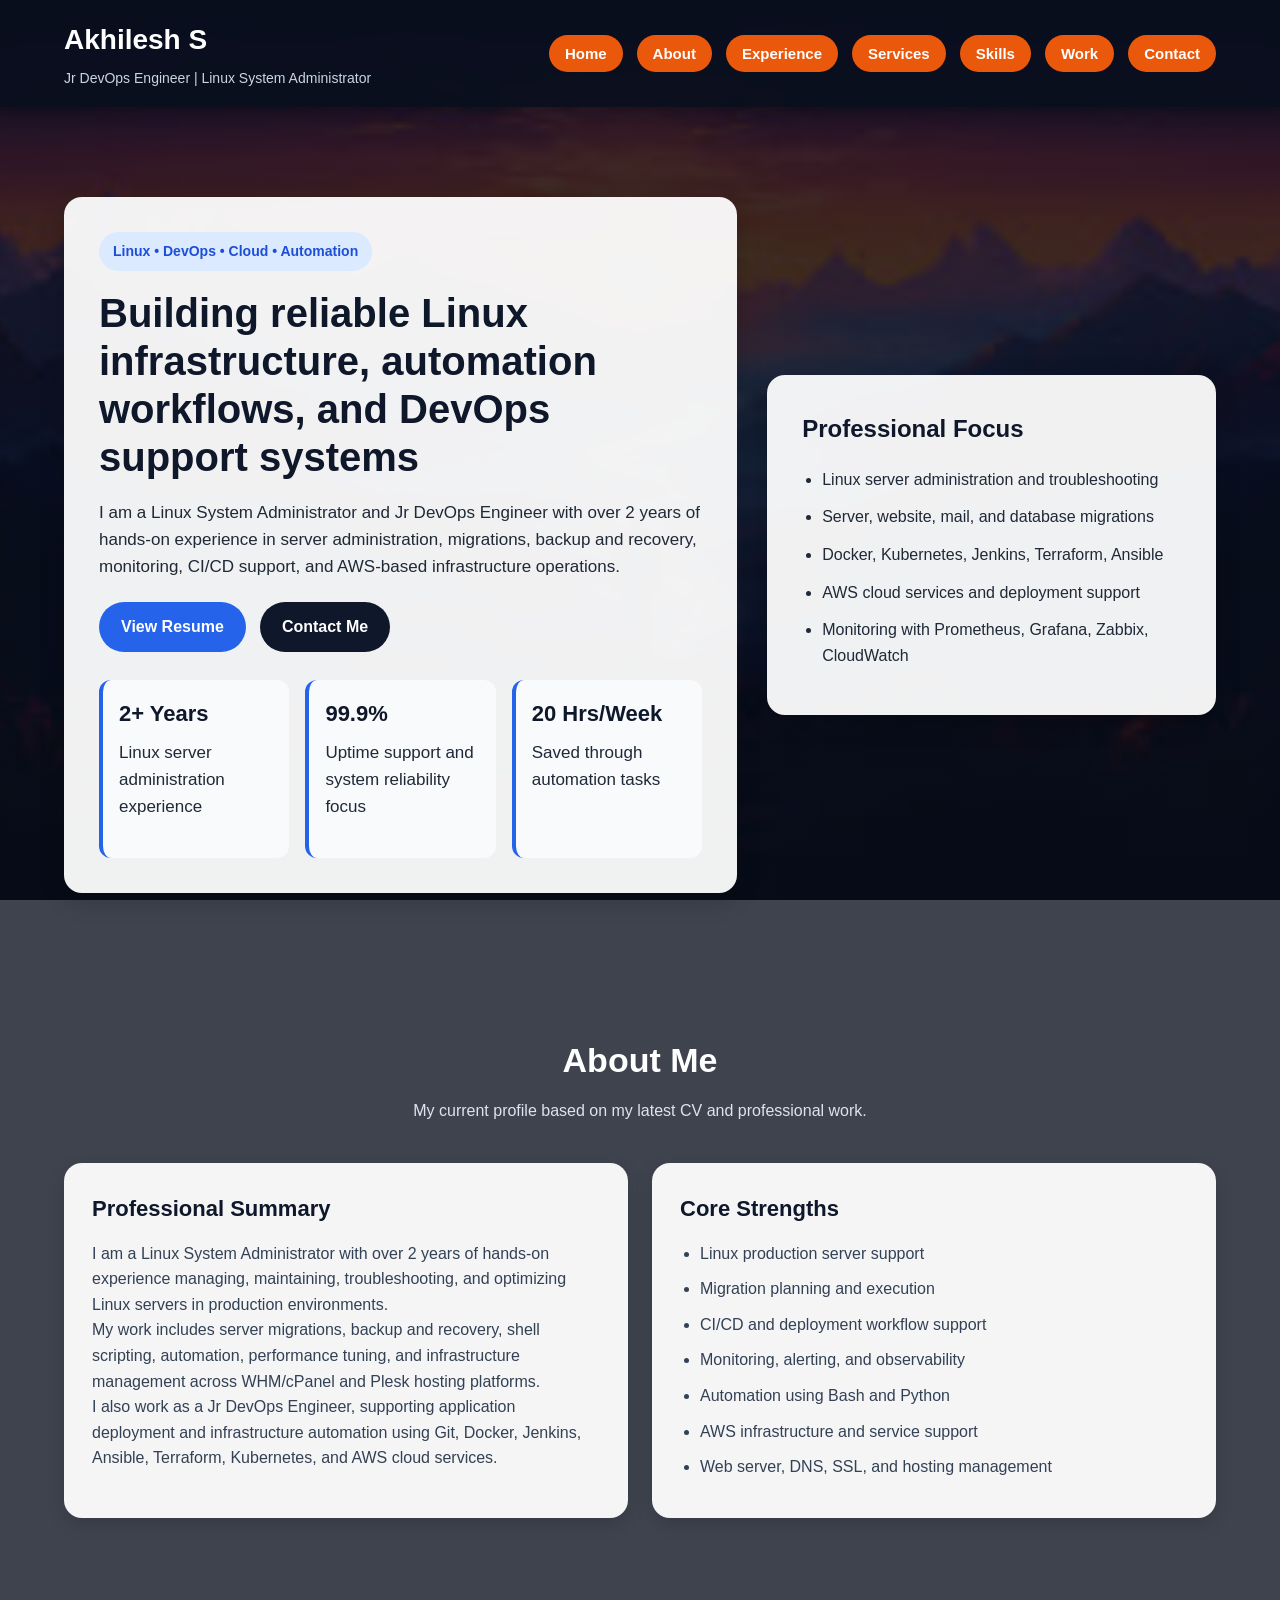
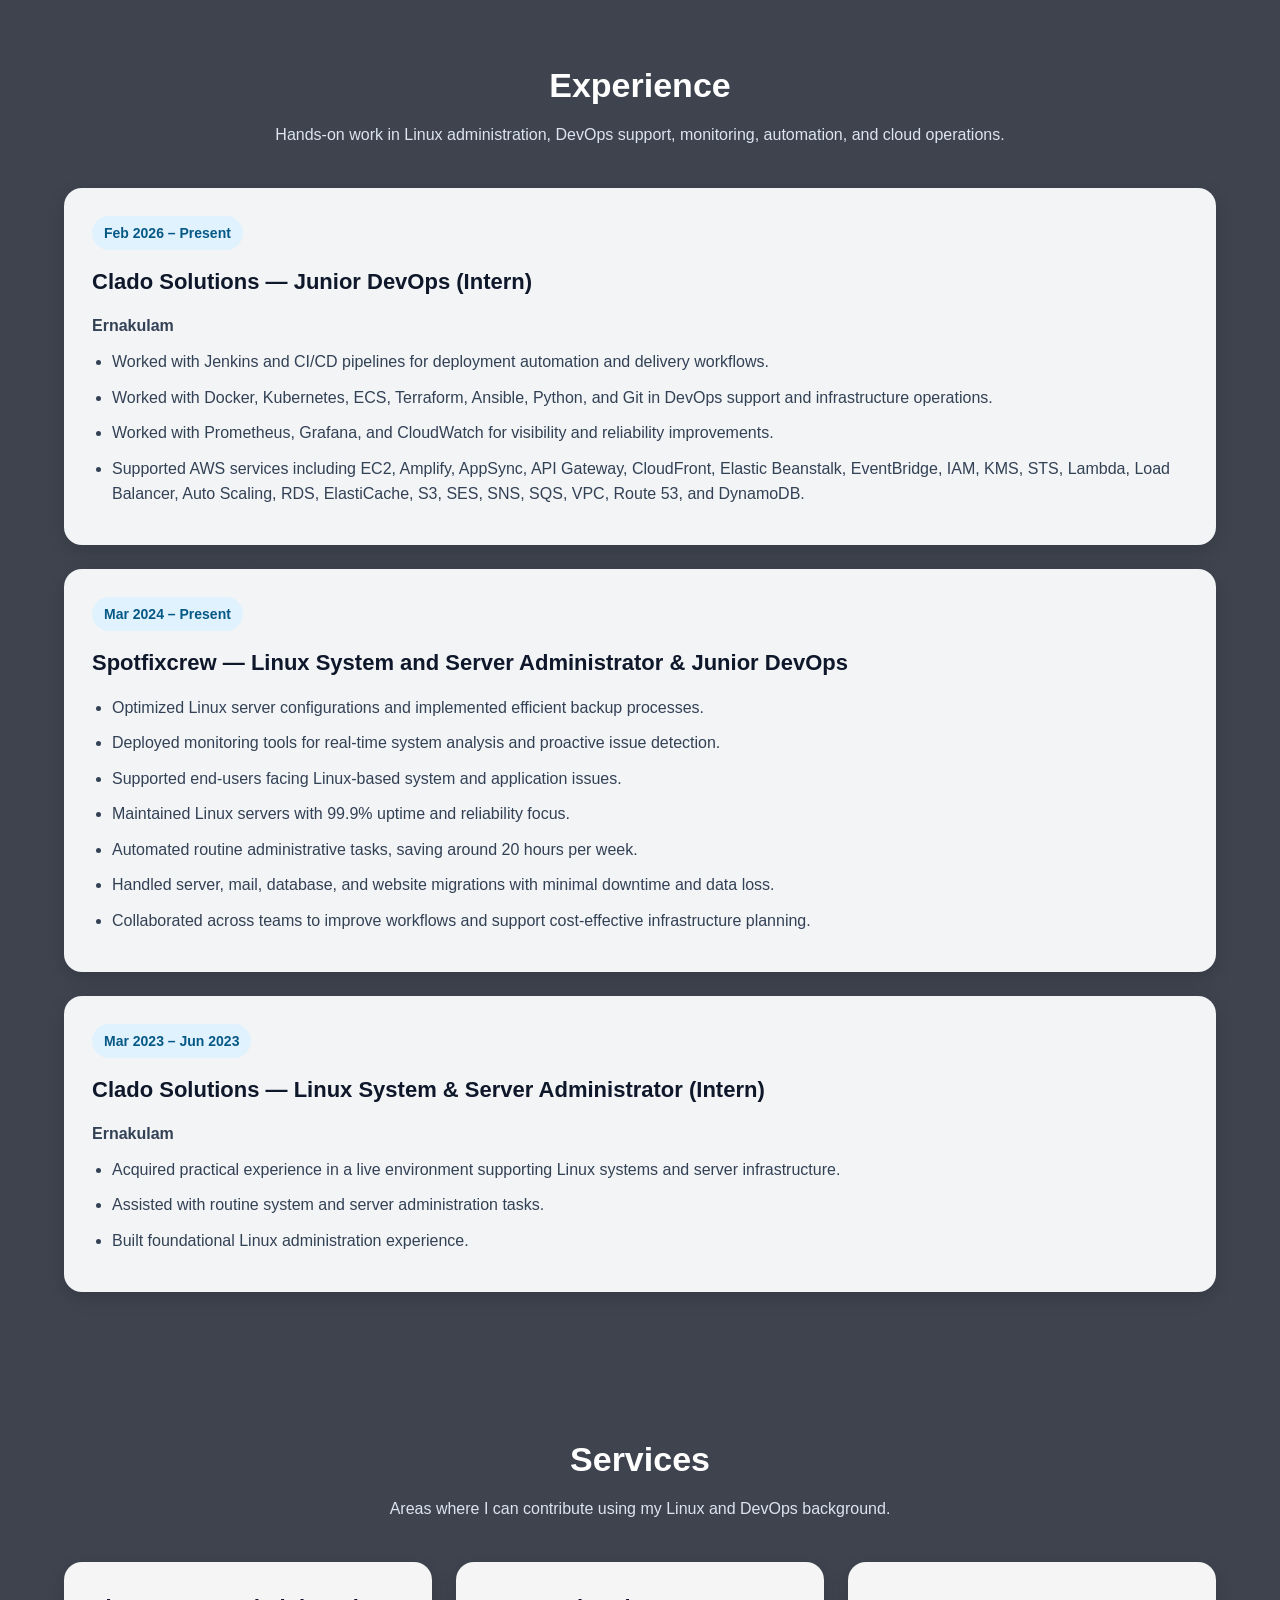
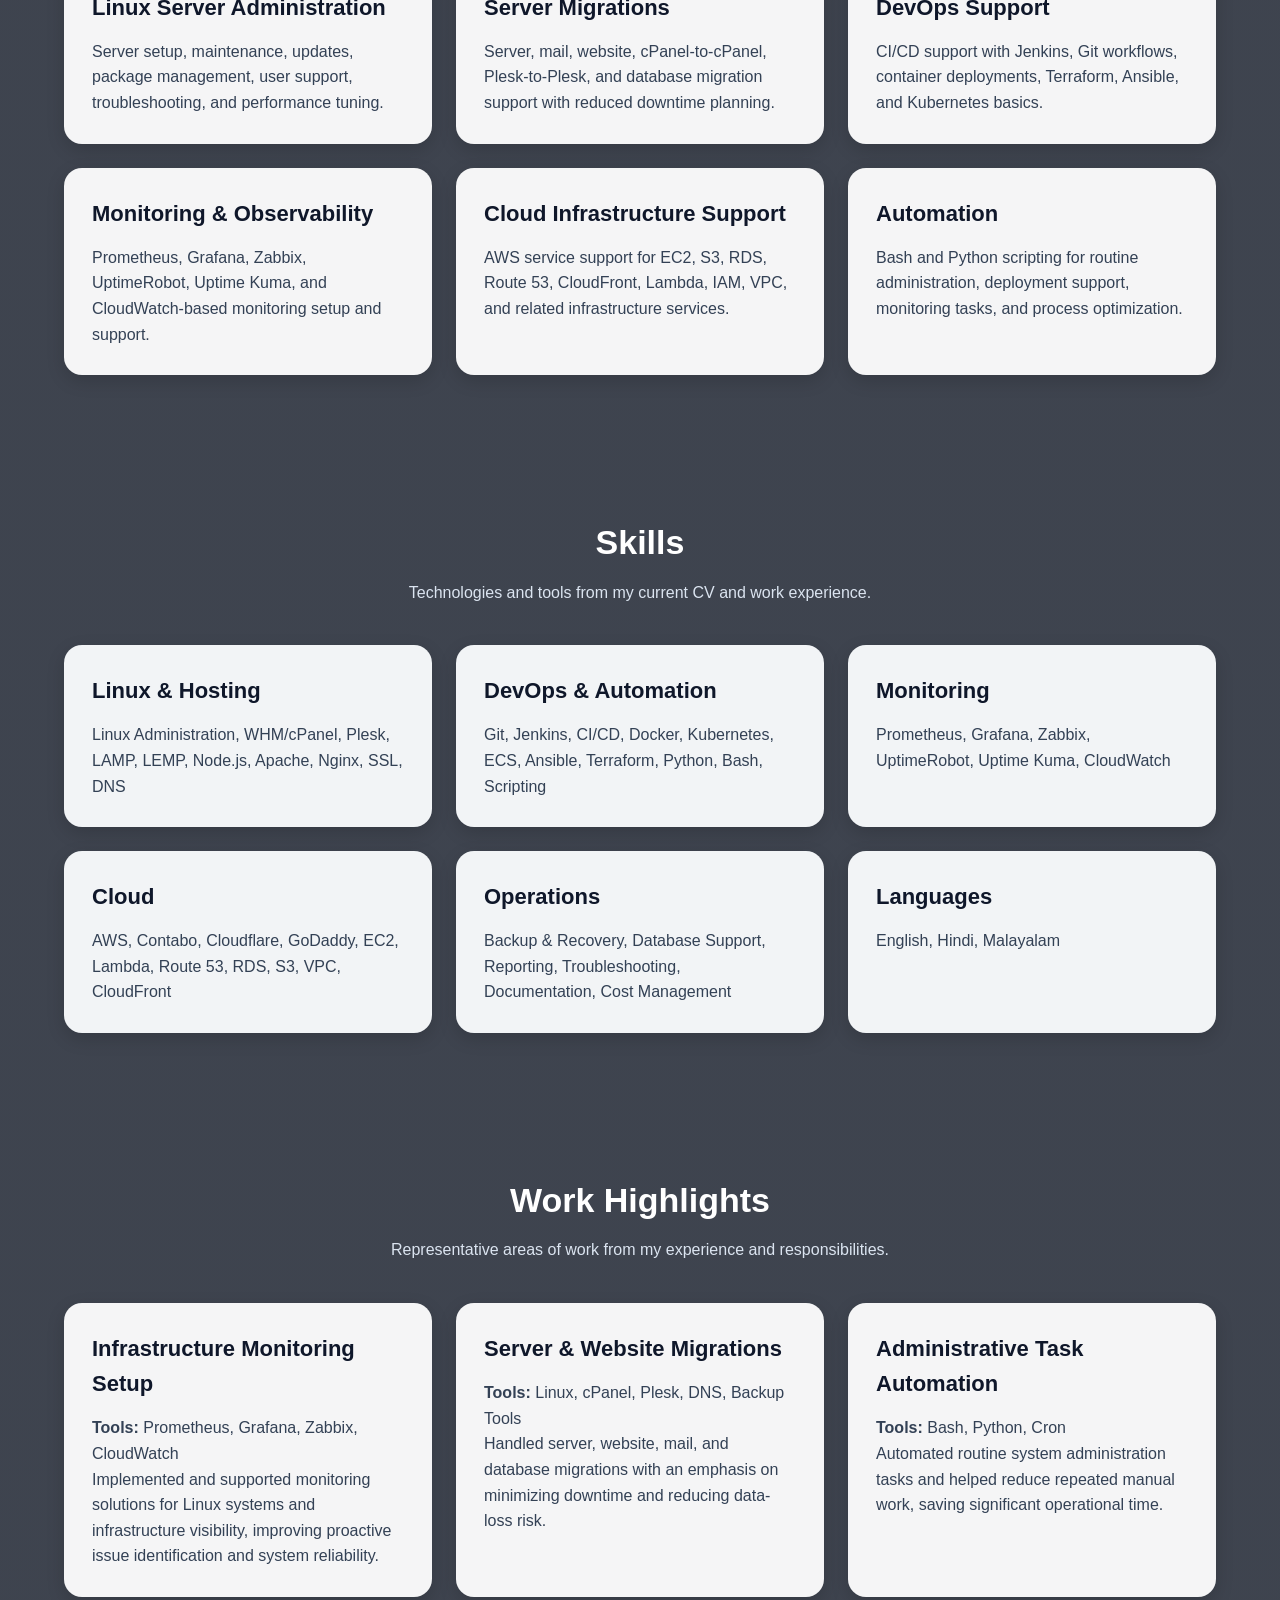
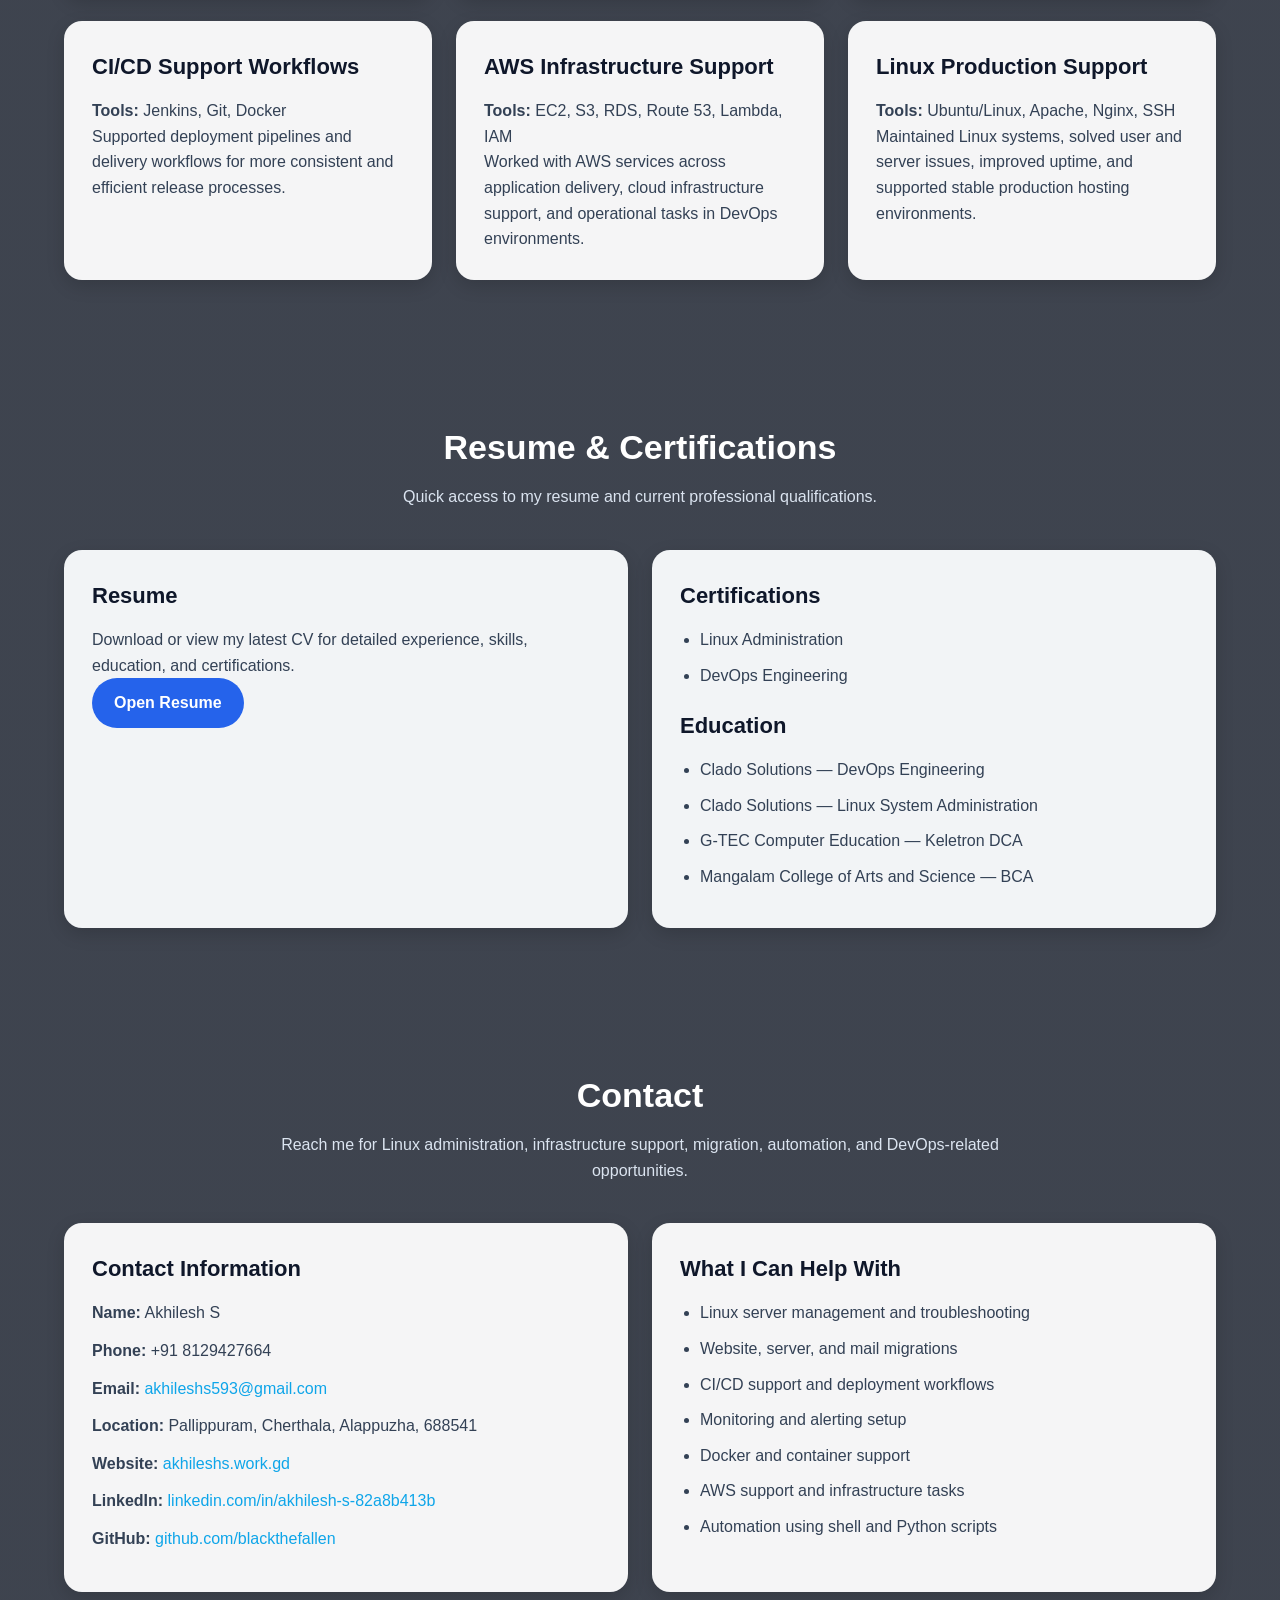
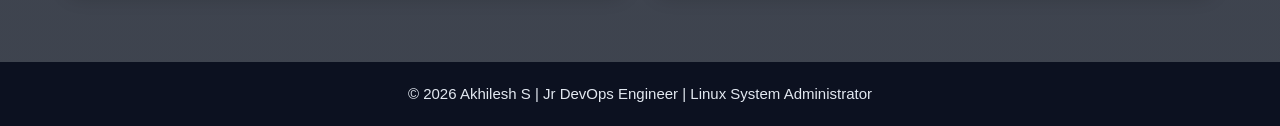
==== index.html @ 1a868746 "Update index.html" ====
<!DOCTYPE html>
<html lang="en">
<head>
  <meta charset="UTF-8">
  <meta name="viewport" content="width=device-width, initial-scale=1.0">
  <title>Akhilesh S | Jr DevOps Engineer & Linux System Administrator</title>
  <meta name="description" content="Portfolio of Akhilesh S, Jr DevOps Engineer and Linux System Administrator with experience in Linux server administration, DevOps support, AWS, Docker, Kubernetes, Jenkins, Terraform, monitoring, and automation.">
  <link rel="stylesheet" href="style.css">
</head>
<body>
  <header class="site-header">
    <div class="container navbar">
      <div class="brand">
        <h1>Akhilesh S</h1>
        <p>Jr DevOps Engineer | Linux System Administrator</p>
      </div>

      <button class="menu-toggle" id="menu-toggle" aria-label="Toggle navigation">
        ☰
      </button>

      <nav id="nav-menu">
        <ul class="nav-links">
          <li><a href="#home">Home</a></li>
          <li><a href="#about">About</a></li>
          <li><a href="#experience">Experience</a></li>
          <li><a href="#services">Services</a></li>
          <li><a href="#skills">Skills</a></li>
          <li><a href="#projects">Work</a></li>
          <li><a href="#contact">Contact</a></li>
        </ul>
      </nav>
    </div>
  </header>

  <main>
    <section id="home" class="hero">
      <div class="container hero-grid">
        <div class="hero-text">
          <span class="tag">Linux • DevOps • Cloud • Automation</span>
          <h2>Building reliable Linux infrastructure, automation workflows, and DevOps support systems</h2>
          <p>
            I am a Linux System Administrator and Jr DevOps Engineer with over 2 years of hands-on experience in server administration, migrations, backup and recovery, monitoring, CI/CD support, and AWS-based infrastructure operations.
          </p>

          <div class="hero-buttons">
            <a href="AKHILESHS_cv.pdf" target="_blank" class="button primary-btn">View Resume</a>
            <a href="#contact" class="button secondary-btn">Contact Me</a>
          </div>

          <div class="hero-highlights">
            <div class="highlight-box">
              <h3>2+ Years</h3>
              <p>Linux server administration experience</p>
            </div>
            <div class="highlight-box">
              <h3>99.9%</h3>
              <p>Uptime support and system reliability focus</p>
            </div>
            <div class="highlight-box">
              <h3>20 Hrs/Week</h3>
              <p>Saved through automation tasks</p>
            </div>
          </div>
        </div>

        <div class="hero-card">
          <h3>Professional Focus</h3>
          <ul>
            <li>Linux server administration and troubleshooting</li>
            <li>Server, website, mail, and database migrations</li>
            <li>Docker, Kubernetes, Jenkins, Terraform, Ansible</li>
            <li>AWS cloud services and deployment support</li>
            <li>Monitoring with Prometheus, Grafana, Zabbix, CloudWatch</li>
          </ul>
        </div>
      </div>
    </section>

    <section id="about" class="section">
      <div class="container">
        <div class="section-title">
          <h2>About Me</h2>
          <p>My current profile based on my latest CV and professional work.</p>
        </div>

        <div class="two-column">
          <div class="card">
            <h3>Professional Summary</h3>
            <p>
              I am a Linux System Administrator with over 2 years of hands-on experience managing, maintaining, troubleshooting, and optimizing Linux servers in production environments.
            </p>
            <p>
              My work includes server migrations, backup and recovery, shell scripting, automation, performance tuning, and infrastructure management across WHM/cPanel and Plesk hosting platforms.
            </p>
            <p>
              I also work as a Jr DevOps Engineer, supporting application deployment and infrastructure automation using Git, Docker, Jenkins, Ansible, Terraform, Kubernetes, and AWS cloud services.
            </p>
          </div>

          <div class="card">
            <h3>Core Strengths</h3>
            <ul class="check-list">
              <li>Linux production server support</li>
              <li>Migration planning and execution</li>
              <li>CI/CD and deployment workflow support</li>
              <li>Monitoring, alerting, and observability</li>
              <li>Automation using Bash and Python</li>
              <li>AWS infrastructure and service support</li>
              <li>Web server, DNS, SSL, and hosting management</li>
            </ul>
          </div>
        </div>
      </div>
    </section>

    <section id="experience" class="section alt-bg">
      <div class="container">
        <div class="section-title">
          <h2>Experience</h2>
          <p>Hands-on work in Linux administration, DevOps support, monitoring, automation, and cloud operations.</p>
        </div>

        <div class="timeline">
          <div class="timeline-item">
            <div class="timeline-content card">
              <span class="date">Feb 2026 – Present</span>
              <h3>Clado Solutions — Junior DevOps (Intern)</h3>
              <p class="location">Ernakulam</p>
              <ul>
                <li>Worked with Jenkins and CI/CD pipelines for deployment automation and delivery workflows.</li>
                <li>Worked with Docker, Kubernetes, ECS, Terraform, Ansible, Python, and Git in DevOps support and infrastructure operations.</li>
                <li>Worked with Prometheus, Grafana, and CloudWatch for visibility and reliability improvements.</li>
                <li>Supported AWS services including EC2, Amplify, AppSync, API Gateway, CloudFront, Elastic Beanstalk, EventBridge, IAM, KMS, STS, Lambda, Load Balancer, Auto Scaling, RDS, ElastiCache, S3, SES, SNS, SQS, VPC, Route 53, and DynamoDB.</li>
              </ul>
            </div>
          </div>

          <div class="timeline-item">
            <div class="timeline-content card">
              <span class="date">Mar 2024 – Present</span>
              <h3>Spotfixcrew — Linux System and Server Administrator & Junior DevOps</h3>
              <ul>
                <li>Optimized Linux server configurations and implemented efficient backup processes.</li>
                <li>Deployed monitoring tools for real-time system analysis and proactive issue detection.</li>
                <li>Supported end-users facing Linux-based system and application issues.</li>
                <li>Maintained Linux servers with 99.9% uptime and reliability focus.</li>
                <li>Automated routine administrative tasks, saving around 20 hours per week.</li>
                <li>Handled server, mail, database, and website migrations with minimal downtime and data loss.</li>
                <li>Collaborated across teams to improve workflows and support cost-effective infrastructure planning.</li>
              </ul>
            </div>
          </div>

          <div class="timeline-item">
            <div class="timeline-content card">
              <span class="date">Mar 2023 – Jun 2023</span>
              <h3>Clado Solutions — Linux System & Server Administrator (Intern)</h3>
              <p class="location">Ernakulam</p>
              <ul>
                <li>Acquired practical experience in a live environment supporting Linux systems and server infrastructure.</li>
                <li>Assisted with routine system and server administration tasks.</li>
                <li>Built foundational Linux administration experience.</li>
              </ul>
            </div>
          </div>
        </div>
      </div>
    </section>

    <section id="services" class="section">
      <div class="container">
        <div class="section-title">
          <h2>Services</h2>
          <p>Areas where I can contribute using my Linux and DevOps background.</p>
        </div>

        <div class="grid-3">
          <div class="card service-card">
            <h3>Linux Server Administration</h3>
            <p>Server setup, maintenance, updates, package management, user support, troubleshooting, and performance tuning.</p>
          </div>

          <div class="card service-card">
            <h3>Server Migrations</h3>
            <p>Server, mail, website, cPanel-to-cPanel, Plesk-to-Plesk, and database migration support with reduced downtime planning.</p>
          </div>

          <div class="card service-card">
            <h3>DevOps Support</h3>
            <p>CI/CD support with Jenkins, Git workflows, container deployments, Terraform, Ansible, and Kubernetes basics.</p>
          </div>

          <div class="card service-card">
            <h3>Monitoring & Observability</h3>
            <p>Prometheus, Grafana, Zabbix, UptimeRobot, Uptime Kuma, and CloudWatch-based monitoring setup and support.</p>
          </div>

          <div class="card service-card">
            <h3>Cloud Infrastructure Support</h3>
            <p>AWS service support for EC2, S3, RDS, Route 53, CloudFront, Lambda, IAM, VPC, and related infrastructure services.</p>
          </div>

          <div class="card service-card">
            <h3>Automation</h3>
            <p>Bash and Python scripting for routine administration, deployment support, monitoring tasks, and process optimization.</p>
          </div>
        </div>
      </div>
    </section>

    <section id="skills" class="section alt-bg">
      <div class="container">
        <div class="section-title">
          <h2>Skills</h2>
          <p>Technologies and tools from my current CV and work experience.</p>
        </div>

        <div class="skills-grid">
          <div class="card">
            <h3>Linux & Hosting</h3>
            <p>Linux Administration, WHM/cPanel, Plesk, LAMP, LEMP, Node.js, Apache, Nginx, SSL, DNS</p>
          </div>

          <div class="card">
            <h3>DevOps & Automation</h3>
            <p>Git, Jenkins, CI/CD, Docker, Kubernetes, ECS, Ansible, Terraform, Python, Bash, Scripting</p>
          </div>

          <div class="card">
            <h3>Monitoring</h3>
            <p>Prometheus, Grafana, Zabbix, UptimeRobot, Uptime Kuma, CloudWatch</p>
          </div>

          <div class="card">
            <h3>Cloud</h3>
            <p>AWS, Contabo, Cloudflare, GoDaddy, EC2, Lambda, Route 53, RDS, S3, VPC, CloudFront</p>
          </div>

          <div class="card">
            <h3>Operations</h3>
            <p>Backup & Recovery, Database Support, Reporting, Troubleshooting, Documentation, Cost Management</p>
          </div>

          <div class="card">
            <h3>Languages</h3>
            <p>English, Hindi, Malayalam</p>
          </div>
        </div>
      </div>
    </section>

    <section id="projects" class="section">
      <div class="container">
        <div class="section-title">
          <h2>Work Highlights</h2>
          <p>Representative areas of work from my experience and responsibilities.</p>
        </div>

        <div class="grid-3">
          <div class="card project-card">
            <h3>Infrastructure Monitoring Setup</h3>
            <p><strong>Tools:</strong> Prometheus, Grafana, Zabbix, CloudWatch</p>
            <p>Implemented and supported monitoring solutions for Linux systems and infrastructure visibility, improving proactive issue identification and system reliability.</p>
          </div>

          <div class="card project-card">
            <h3>Server & Website Migrations</h3>
            <p><strong>Tools:</strong> Linux, cPanel, Plesk, DNS, Backup Tools</p>
            <p>Handled server, website, mail, and database migrations with an emphasis on minimizing downtime and reducing data-loss risk.</p>
          </div>

          <div class="card project-card">
            <h3>Administrative Task Automation</h3>
            <p><strong>Tools:</strong> Bash, Python, Cron</p>
            <p>Automated routine system administration tasks and helped reduce repeated manual work, saving significant operational time.</p>
          </div>

          <div class="card project-card">
            <h3>CI/CD Support Workflows</h3>
            <p><strong>Tools:</strong> Jenkins, Git, Docker</p>
            <p>Supported deployment pipelines and delivery workflows for more consistent and efficient release processes.</p>
          </div>

          <div class="card project-card">
            <h3>AWS Infrastructure Support</h3>
            <p><strong>Tools:</strong> EC2, S3, RDS, Route 53, Lambda, IAM</p>
            <p>Worked with AWS services across application delivery, cloud infrastructure support, and operational tasks in DevOps environments.</p>
          </div>

          <div class="card project-card">
            <h3>Linux Production Support</h3>
            <p><strong>Tools:</strong> Ubuntu/Linux, Apache, Nginx, SSH</p>
            <p>Maintained Linux systems, solved user and server issues, improved uptime, and supported stable production hosting environments.</p>
          </div>
        </div>
      </div>
    </section>

    <section id="resume" class="section alt-bg">
      <div class="container">
        <div class="section-title">
          <h2>Resume & Certifications</h2>
          <p>Quick access to my resume and current professional qualifications.</p>
        </div>

        <div class="two-column">
          <div class="card">
            <h3>Resume</h3>
            <p>Download or view my latest CV for detailed experience, skills, education, and certifications.</p>
            <a href="AKHILESHS_cv.pdf" target="_blank" class="button primary-btn">Open Resume</a>
          </div>

          <div class="card">
            <h3>Certifications</h3>
            <ul class="check-list">
              <li>Linux Administration</li>
              <li>DevOps Engineering</li>
            </ul>

            <h3 class="top-space">Education</h3>
            <ul class="simple-list">
              <li>Clado Solutions — DevOps Engineering</li>
              <li>Clado Solutions — Linux System Administration</li>
              <li>G-TEC Computer Education — Keletron DCA</li>
              <li>Mangalam College of Arts and Science — BCA</li>
            </ul>
          </div>
        </div>
      </div>
    </section>

    <section id="contact" class="section contact-section">
      <div class="container">
        <div class="section-title">
          <h2>Contact</h2>
          <p>Reach me for Linux administration, infrastructure support, migration, automation, and DevOps-related opportunities.</p>
        </div>

        <div class="contact-grid">
          <div class="card">
            <h3>Contact Information</h3>
            <p><strong>Name:</strong> Akhilesh S</p>
            <p><strong>Phone:</strong> +91 8129427664</p>
            <p><strong>Email:</strong> <a href="mailto:akhileshs593@gmail.com">akhileshs593@gmail.com</a></p>
            <p><strong>Location:</strong> Pallippuram, Cherthala, Alappuzha, 688541</p>
            <p><strong>Website:</strong> <a href="https://akhileshs.work.gd" target="_blank" rel="noopener noreferrer">akhileshs.work.gd</a></p>
            <p><strong>LinkedIn:</strong> <a href="https://linkedin.com/in/akhilesh-s-82a8b413b" target="_blank" rel="noopener noreferrer">linkedin.com/in/akhilesh-s-82a8b413b</a></p>
            <p><strong>GitHub:</strong> <a href="https://github.com/blackthefallen" target="_blank" rel="noopener noreferrer">github.com/blackthefallen</a></p>
          </div>

          <div class="card">
            <h3>What I Can Help With</h3>
            <ul class="check-list">
              <li>Linux server management and troubleshooting</li>
              <li>Website, server, and mail migrations</li>
              <li>CI/CD support and deployment workflows</li>
              <li>Monitoring and alerting setup</li>
              <li>Docker and container support</li>
              <li>AWS support and infrastructure tasks</li>
              <li>Automation using shell and Python scripts</li>
            </ul>
          </div>
        </div>
      </div>
    </section>
  </main>

  <footer class="site-footer">
    <div class="container">
      <p>&copy; 2026 Akhilesh S | Jr DevOps Engineer | Linux System Administrator</p>
    </div>
  </footer>

  <script src="script.js"></script>
</body>
</html>
---- style.css ----
* {
  margin: 0;
  padding: 0;
  box-sizing: border-box;
}

html {
  scroll-behavior: smooth;
}

body {
  font-family: Arial, sans-serif;
  color: #1f2937;
  background: linear-gradient(rgba(8, 15, 29, 0.78), rgba(8, 15, 29, 0.78)),
              url('assets/images/background.jpg') center/cover fixed no-repeat;
  line-height: 1.6;
}

a {
  color: #0ea5e9;
  text-decoration: none;
}

a:hover {
  color: #38bdf8;
}

.container {
  width: 90%;
  max-width: 1180px;
  margin: 0 auto;
}

.site-header {
  position: sticky;
  top: 0;
  z-index: 1000;
  background: rgba(10, 15, 30, 0.94);
  backdrop-filter: blur(8px);
  box-shadow: 0 4px 12px rgba(0, 0, 0, 0.25);
}

.navbar {
  display: flex;
  justify-content: space-between;
  align-items: center;
  gap: 20px;
  padding: 18px 0;
}

.brand h1 {
  color: #ffffff;
  font-size: 28px;
  margin-bottom: 4px;
}

.brand p {
  color: #cbd5e1;
  font-size: 14px;
}

.nav-links {
  list-style: none;
  display: flex;
  gap: 14px;
  flex-wrap: wrap;
}

.nav-links li a {
  color: #ffffff;
  background: #ea580c;
  padding: 10px 16px;
  border-radius: 999px;
  font-size: 15px;
  font-weight: bold;
  transition: 0.3s ease;
}

.nav-links li a:hover {
  background: #c2410c;
  transform: translateY(-2px);
}

.menu-toggle {
  display: none;
  background: #ea580c;
  color: white;
  border: none;
  padding: 10px 14px;
  border-radius: 8px;
  cursor: pointer;
  font-size: 20px;
}

.hero {
  padding: 90px 0 70px;
}

.hero-grid {
  display: grid;
  grid-template-columns: 1.5fr 1fr;
  gap: 30px;
  align-items: center;
}

.hero-text,
.hero-card {
  background: rgba(255, 255, 255, 0.94);
  padding: 35px;
  border-radius: 18px;
  box-shadow: 0 8px 24px rgba(0, 0, 0, 0.18);
}

.tag {
  display: inline-block;
  background: #dbeafe;
  color: #1d4ed8;
  padding: 8px 14px;
  border-radius: 999px;
  margin-bottom: 18px;
  font-size: 14px;
  font-weight: bold;
}

.hero-text h2 {
  font-size: 40px;
  line-height: 1.2;
  margin-bottom: 18px;
  color: #0f172a;
}

.hero-text p {
  margin-bottom: 22px;
  font-size: 17px;
}

.hero-buttons {
  display: flex;
  gap: 14px;
  flex-wrap: wrap;
  margin-bottom: 28px;
}

.button {
  display: inline-block;
  padding: 12px 22px;
  border-radius: 999px;
  font-weight: bold;
  transition: 0.3s ease;
}

.primary-btn {
  background: #2563eb;
  color: white;
}

.primary-btn:hover {
  background: #1d4ed8;
  color: white;
}

.secondary-btn {
  background: #0f172a;
  color: white;
}

.secondary-btn:hover {
  background: #1e293b;
  color: white;
}

.hero-highlights {
  display: grid;
  grid-template-columns: repeat(3, 1fr);
  gap: 16px;
}

.highlight-box {
  background: #f8fafc;
  border-left: 4px solid #2563eb;
  padding: 16px;
  border-radius: 12px;
}

.highlight-box h3 {
  font-size: 22px;
  color: #0f172a;
  margin-bottom: 8px;
}

.hero-card h3 {
  font-size: 24px;
  margin-bottom: 18px;
  color: #0f172a;
}

.hero-card ul {
  padding-left: 20px;
}

.hero-card ul li {
  margin-bottom: 12px;
}

.section {
  padding: 70px 0;
}

.alt-bg .card,
.alt-bg .timeline-content,
.alt-bg .service-card,
.alt-bg .project-card {
  background: rgba(248, 250, 252, 0.97);
}

.section-title {
  text-align: center;
  margin-bottom: 40px;
}

.section-title h2 {
  color: #ffffff;
  font-size: 34px;
  margin-bottom: 10px;
}

.section-title p {
  color: #dbe4f0;
  max-width: 760px;
  margin: 0 auto;
}

.two-column {
  display: grid;
  grid-template-columns: 1fr 1fr;
  gap: 24px;
}

.grid-3 {
  display: grid;
  grid-template-columns: repeat(3, 1fr);
  gap: 24px;
}

.skills-grid {
  display: grid;
  grid-template-columns: repeat(3, 1fr);
  gap: 24px;
}

.contact-grid {
  display: grid;
  grid-template-columns: 1fr 1fr;
  gap: 24px;
}

.card {
  background: rgba(255, 255, 255, 0.95);
  padding: 28px;
  border-radius: 18px;
  box-shadow: 0 6px 18px rgba(0, 0, 0, 0.15);
}

.card h3 {
  color: #0f172a;
  margin-bottom: 14px;
  font-size: 22px;
}

.card p,
.card li {
  color: #334155;
  font-size: 16px;
}

.card ul {
  padding-left: 20px;
}

.card ul li {
  margin-bottom: 10px;
}

.timeline {
  display: flex;
  flex-direction: column;
  gap: 24px;
}

.timeline-item {
  position: relative;
}

.timeline-content .date {
  display: inline-block;
  background: #e0f2fe;
  color: #075985;
  font-weight: bold;
  padding: 6px 12px;
  border-radius: 999px;
  margin-bottom: 14px;
  font-size: 14px;
}

.location {
  font-weight: bold;
  color: #475569;
  margin-bottom: 10px;
}

.service-card,
.project-card {
  transition: transform 0.3s ease, box-shadow 0.3s ease;
}

.service-card:hover,
.project-card:hover,
.card:hover {
  transform: translateY(-6px);
  box-shadow: 0 10px 24px rgba(0, 0, 0, 0.22);
}

.check-list,
.simple-list {
  padding-left: 20px;
}

.check-list li,
.simple-list li {
  margin-bottom: 10px;
}

.top-space {
  margin-top: 20px;
}

.contact-section .card p {
  margin-bottom: 12px;
}

.site-footer {
  background: rgba(10, 15, 30, 0.95);
  padding: 20px 0;
  text-align: center;
}

.site-footer p {
  color: #e2e8f0;
  font-size: 15px;
}

@media (max-width: 992px) {
  .hero-grid,
  .two-column,
  .contact-grid,
  .grid-3,
  .skills-grid {
    grid-template-columns: 1fr;
  }

  .hero-highlights {
    grid-template-columns: 1fr;
  }

  .hero-text h2 {
    font-size: 32px;
  }
}

@media (max-width: 768px) {
  .navbar {
    flex-wrap: wrap;
  }

  .menu-toggle {
    display: block;
  }

  nav {
    width: 100%;
    display: none;
  }

  nav.active {
    display: block;
  }

  .nav-links {
    flex-direction: column;
    width: 100%;
    margin-top: 12px;
  }

  .nav-links li a {
    display: block;
    text-align: center;
    width: 100%;
  }

  .hero {
    padding: 60px 0 40px;
  }

  .hero-text,
  .hero-card,
  .card {
    padding: 22px;
  }

  .hero-text h2 {
    font-size: 28px;
  }

  .section-title h2 {
    font-size: 28px;
  }

  .brand h1 {
    font-size: 24px;
  }

  .container {
    width: 94%;
  }
}
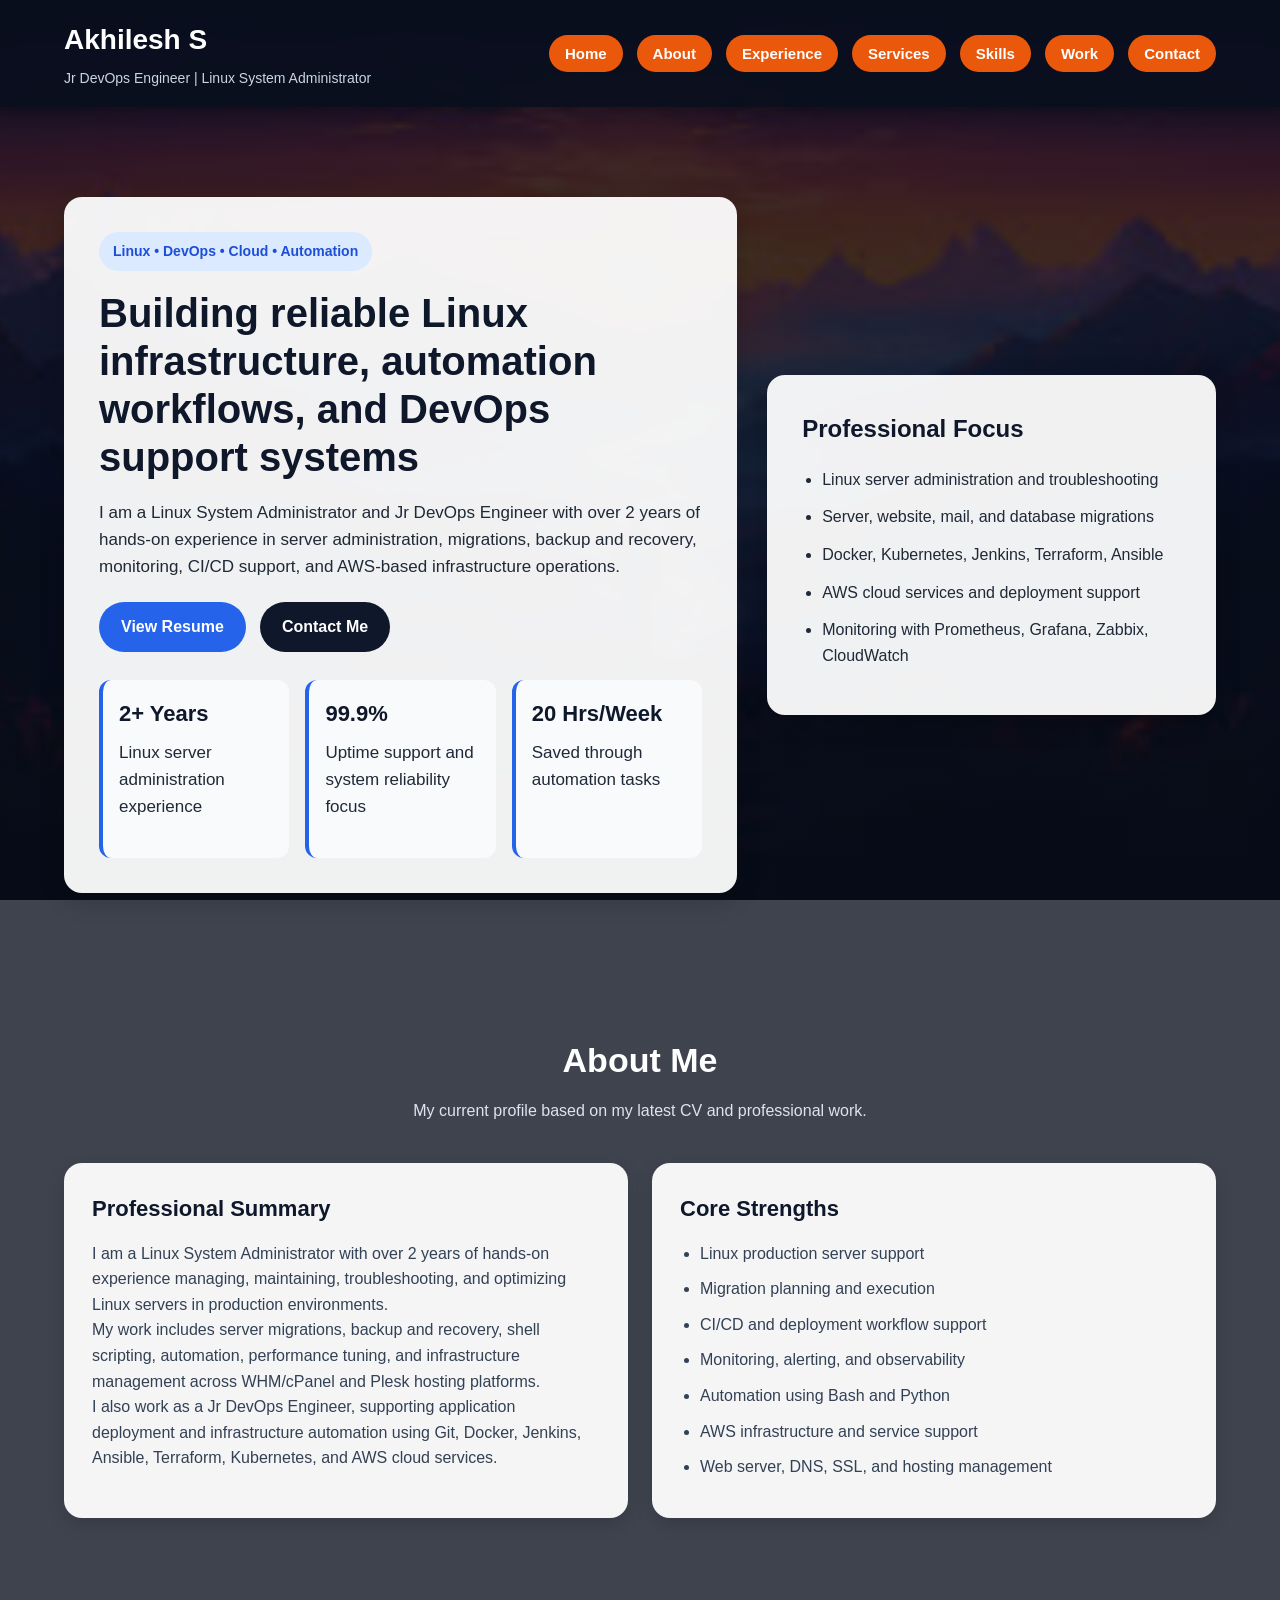
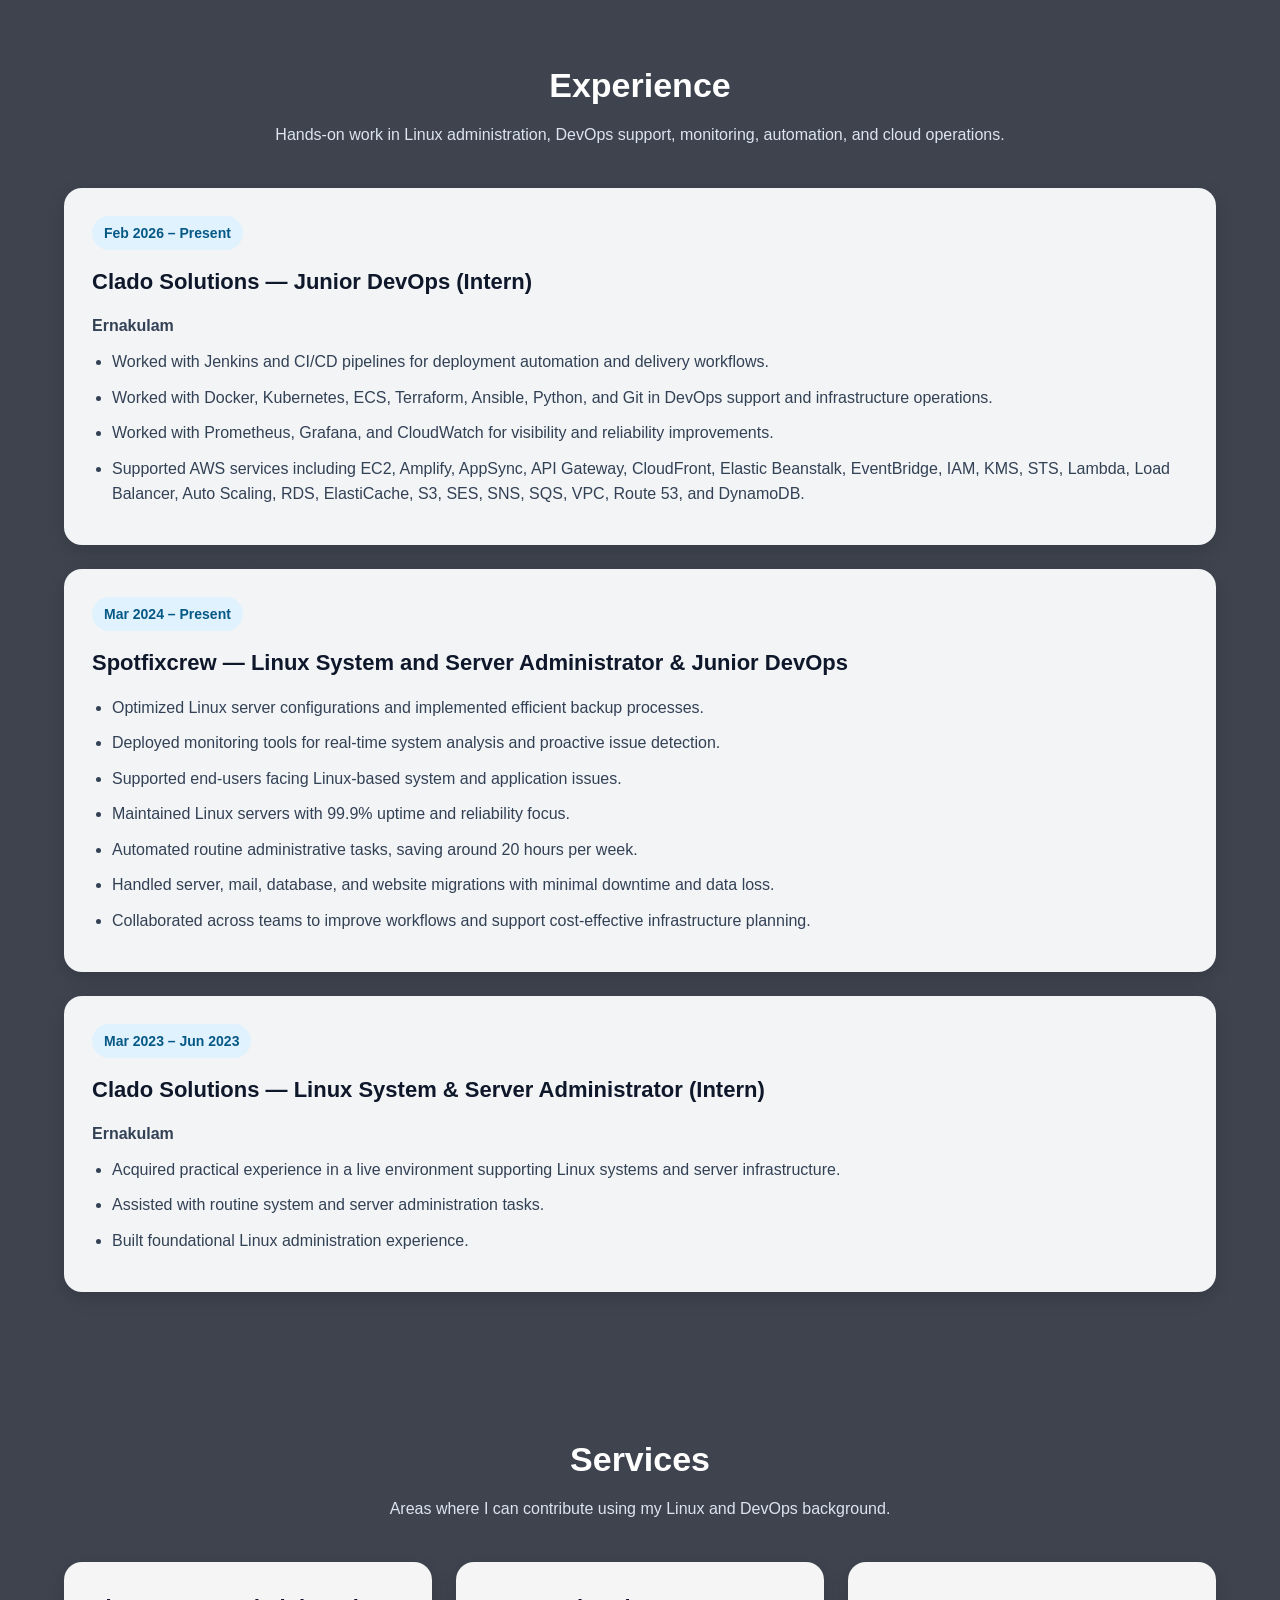
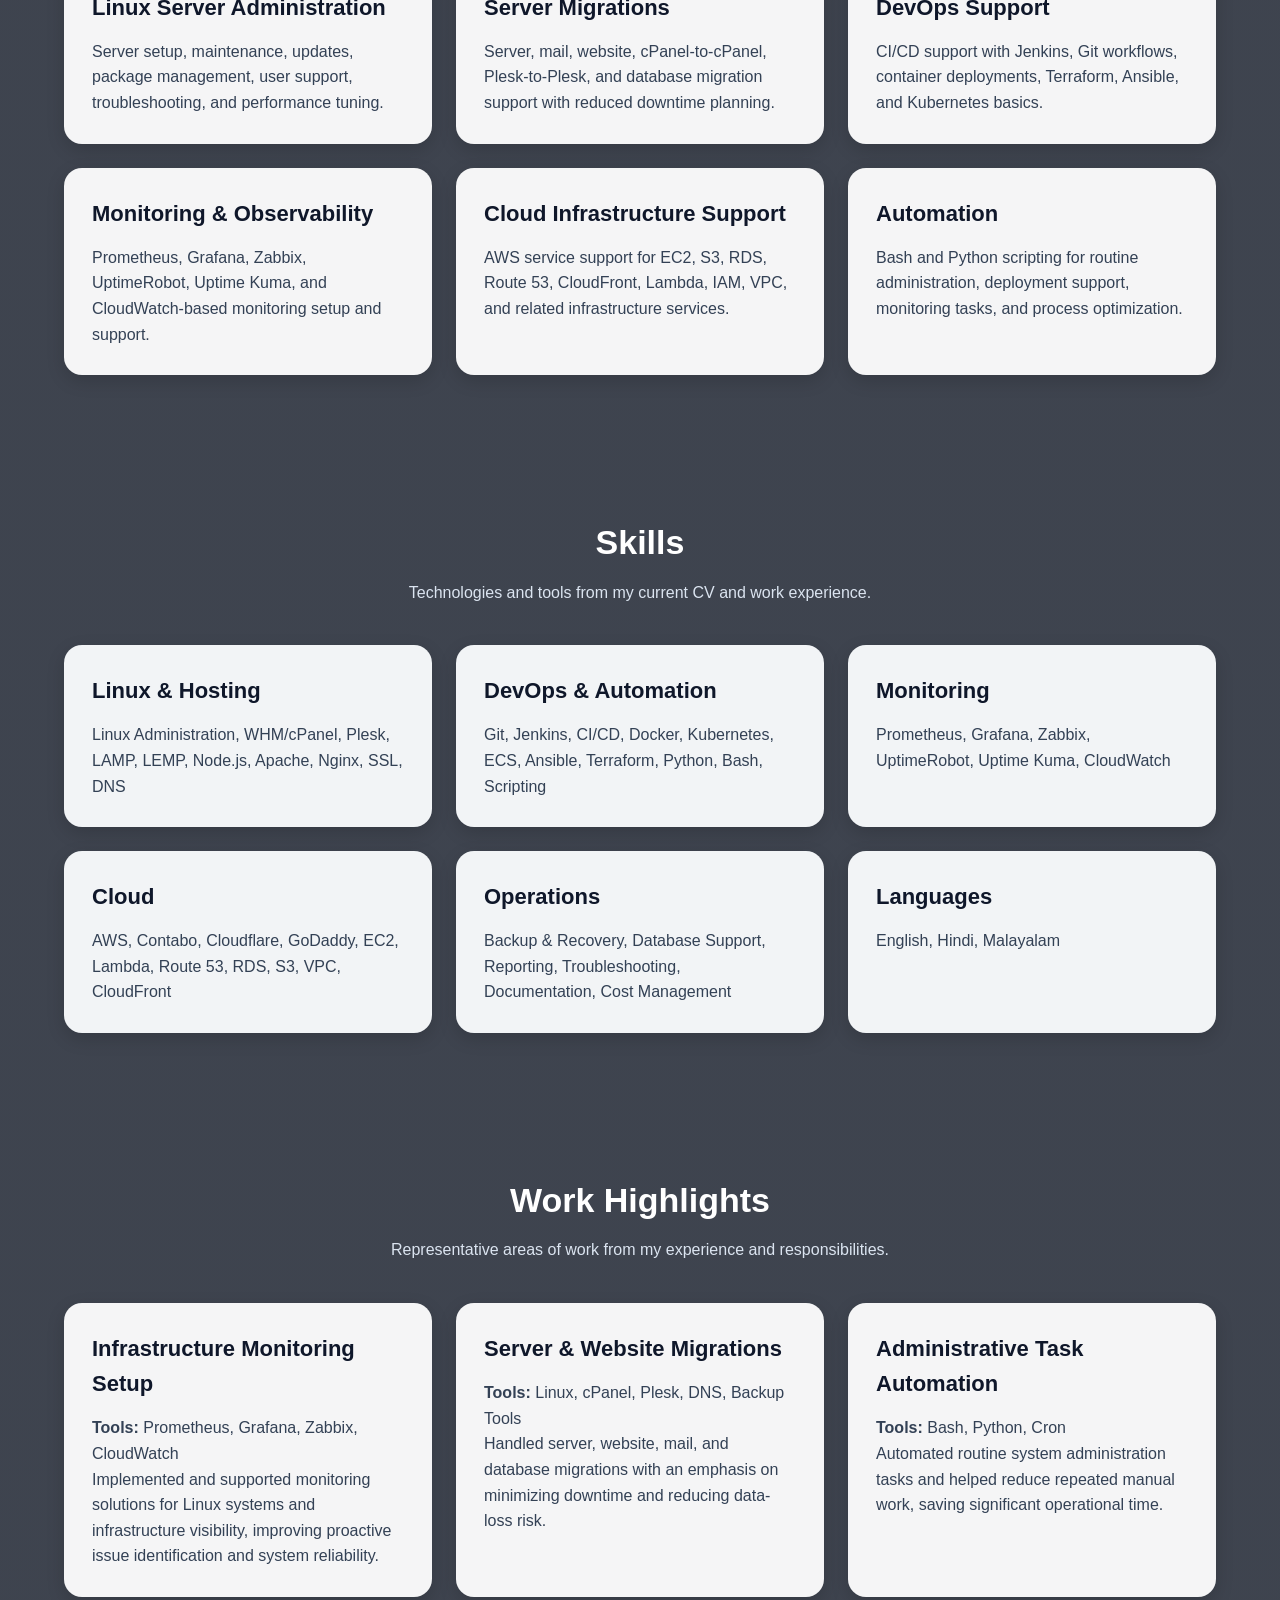
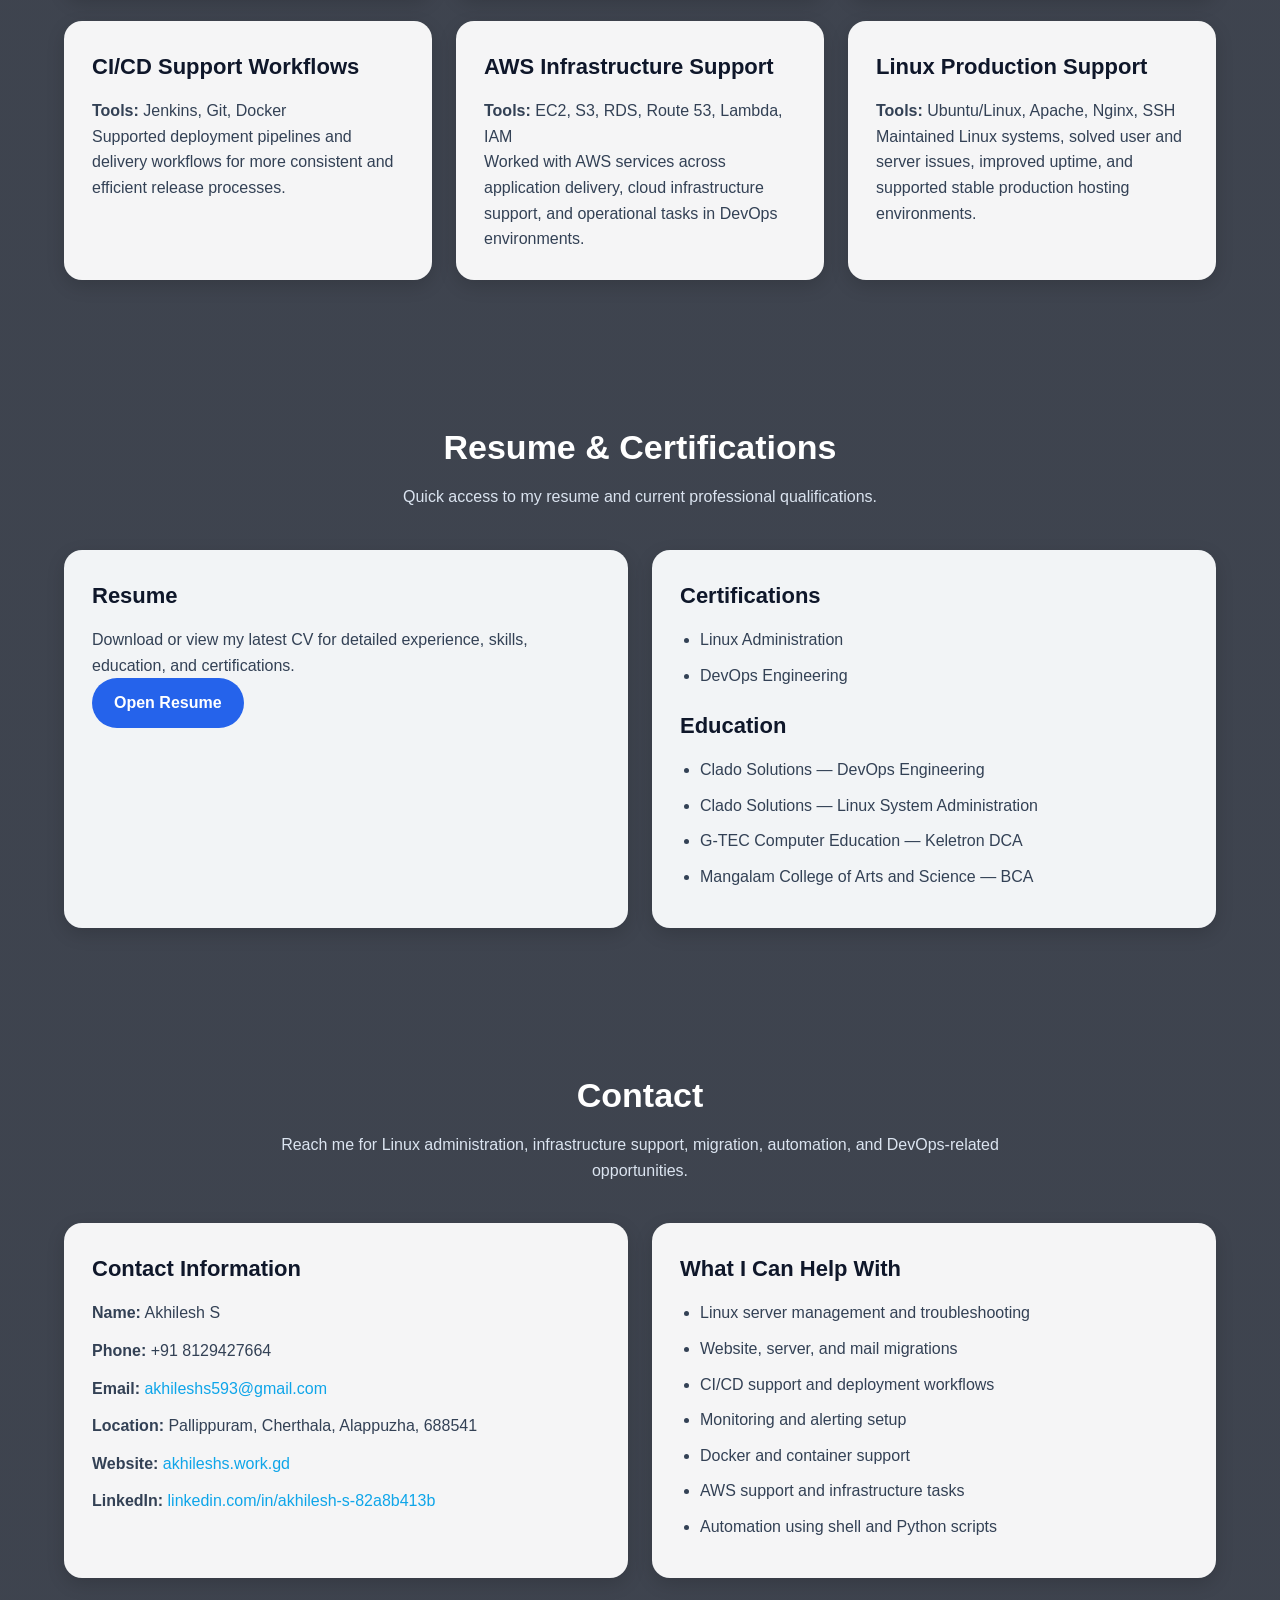
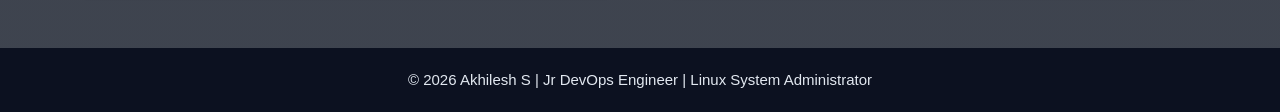
==== commit 4ec275b2: "Update index.html" ====
--- a/index.html
+++ b/index.html
@@ -346,7 +346,7 @@
             <p><strong>Location:</strong> Pallippuram, Cherthala, Alappuzha, 688541</p>
             <p><strong>Website:</strong> <a href="https://akhileshs.work.gd" target="_blank" rel="noopener noreferrer">akhileshs.work.gd</a></p>
             <p><strong>LinkedIn:</strong> <a href="https://linkedin.com/in/akhilesh-s-82a8b413b" target="_blank" rel="noopener noreferrer">linkedin.com/in/akhilesh-s-82a8b413b</a></p>
-            <p><strong>GitHub:</strong> <a href="https://github.com/blackthefallen" target="_blank" rel="noopener noreferrer">github.com/blackthefallen</a></p>
+            <p> </a></p>
           </div>
 
           <div class="card">
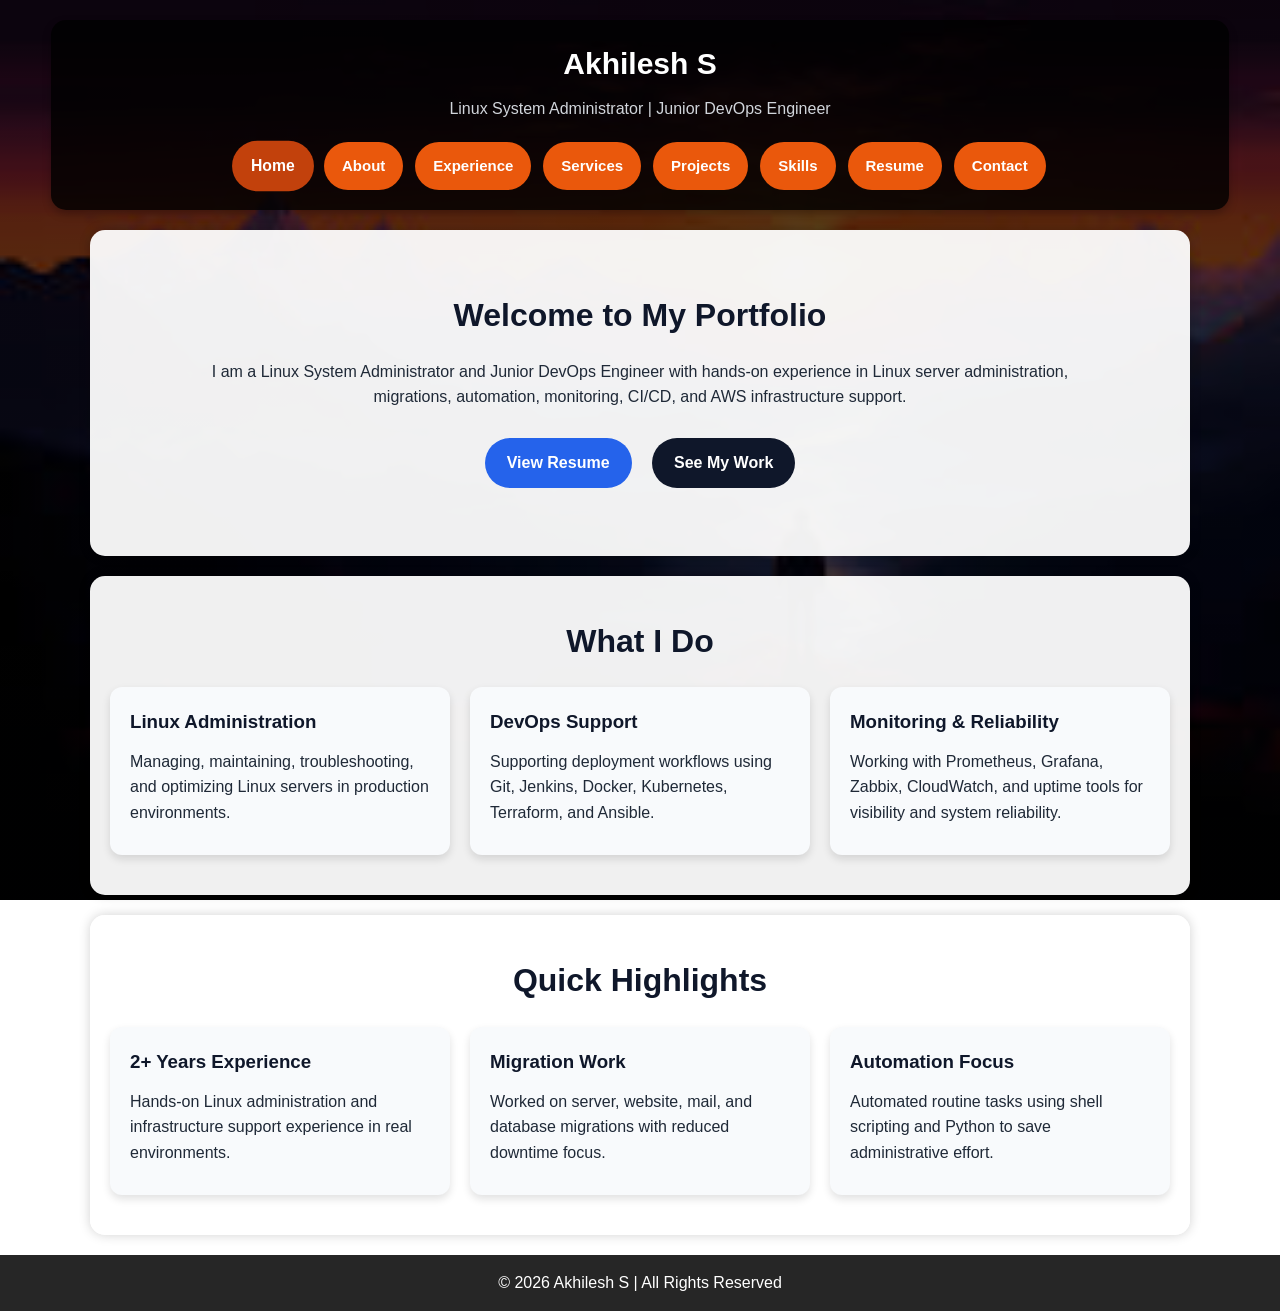
==== commit 79153888: "Update index.html" ====
--- a/index.html
+++ b/index.html
@@ -3,373 +3,79 @@
 <head>
   <meta charset="UTF-8">
   <meta name="viewport" content="width=device-width, initial-scale=1.0">
-  <title>Akhilesh S | Jr DevOps Engineer & Linux System Administrator</title>
-  <meta name="description" content="Portfolio of Akhilesh S, Jr DevOps Engineer and Linux System Administrator with experience in Linux server administration, DevOps support, AWS, Docker, Kubernetes, Jenkins, Terraform, monitoring, and automation.">
+  <title>Akhilesh S | Home</title>
+  <meta name="description" content="Portfolio of Akhilesh S, Linux System Administrator and Junior DevOps Engineer.">
   <link rel="stylesheet" href="style.css">
 </head>
 <body>
-  <header class="site-header">
-    <div class="container navbar">
-      <div class="brand">
-        <h1>Akhilesh S</h1>
-        <p>Jr DevOps Engineer | Linux System Administrator</p>
-      </div>
-
-      <button class="menu-toggle" id="menu-toggle" aria-label="Toggle navigation">
-        ☰
-      </button>
-
-      <nav id="nav-menu">
-        <ul class="nav-links">
-          <li><a href="#home">Home</a></li>
-          <li><a href="#about">About</a></li>
-          <li><a href="#experience">Experience</a></li>
-          <li><a href="#services">Services</a></li>
-          <li><a href="#skills">Skills</a></li>
-          <li><a href="#projects">Work</a></li>
-          <li><a href="#contact">Contact</a></li>
+  <header>
+    <div class="navbar">
+      <h1>Akhilesh S</h1>
+      <p>Linux System Administrator | Junior DevOps Engineer</p>
+      <nav>
+        <ul>
+          <li><a href="index.html" class="active">Home</a></li>
+          <li><a href="about.html">About</a></li>
+          <li><a href="experience.html">Experience</a></li>
+          <li><a href="services.html">Services</a></li>
+          <li><a href="projects.html">Projects</a></li>
+          <li><a href="skills.html">Skills</a></li>
+          <li><a href="resume.html">Resume</a></li>
+          <li><a href="contact.html">Contact</a></li>
         </ul>
       </nav>
     </div>
   </header>
 
-  <main>
-    <section id="home" class="hero">
-      <div class="container hero-grid">
-        <div class="hero-text">
-          <span class="tag">Linux • DevOps • Cloud • Automation</span>
-          <h2>Building reliable Linux infrastructure, automation workflows, and DevOps support systems</h2>
-          <p>
-            I am a Linux System Administrator and Jr DevOps Engineer with over 2 years of hands-on experience in server administration, migrations, backup and recovery, monitoring, CI/CD support, and AWS-based infrastructure operations.
-          </p>
+  <section class="hero-section">
+    <h2>Welcome to My Portfolio</h2>
+    <p>
+      I am a Linux System Administrator and Junior DevOps Engineer with hands-on experience in Linux server administration, migrations, automation, monitoring, CI/CD, and AWS infrastructure support.
+    </p>
+    <div class="button-group">
+      <a href="resume.html" class="button">View Resume</a>
+      <a href="projects.html" class="button secondary-button">See My Work</a>
+    </div>
+  </section>
 
-          <div class="hero-buttons">
-            <a href="AKHILESHS_cv.pdf" target="_blank" class="button primary-btn">View Resume</a>
-            <a href="#contact" class="button secondary-btn">Contact Me</a>
-          </div>
+  <section>
+    <h2>What I Do</h2>
+    <div class="card-grid">
+      <div class="card">
+        <h3>Linux Administration</h3>
+        <p>Managing, maintaining, troubleshooting, and optimizing Linux servers in production environments.</p>
+      </div>
+      <div class="card">
+        <h3>DevOps Support</h3>
+        <p>Supporting deployment workflows using Git, Jenkins, Docker, Kubernetes, Terraform, and Ansible.</p>
+      </div>
+      <div class="card">
+        <h3>Monitoring & Reliability</h3>
+        <p>Working with Prometheus, Grafana, Zabbix, CloudWatch, and uptime tools for visibility and system reliability.</p>
+      </div>
+    </div>
+  </section>
 
-          <div class="hero-highlights">
-            <div class="highlight-box">
-              <h3>2+ Years</h3>
-              <p>Linux server administration experience</p>
-            </div>
-            <div class="highlight-box">
-              <h3>99.9%</h3>
-              <p>Uptime support and system reliability focus</p>
-            </div>
-            <div class="highlight-box">
-              <h3>20 Hrs/Week</h3>
-              <p>Saved through automation tasks</p>
-            </div>
-          </div>
-        </div>
+  <section>
+    <h2>Quick Highlights</h2>
+    <div class="card-grid">
+      <div class="card">
+        <h3>2+ Years Experience</h3>
+        <p>Hands-on Linux administration and infrastructure support experience in real environments.</p>
+      </div>
+      <div class="card">
+        <h3>Migration Work</h3>
+        <p>Worked on server, website, mail, and database migrations with reduced downtime focus.</p>
+      </div>
+      <div class="card">
+        <h3>Automation Focus</h3>
+        <p>Automated routine tasks using shell scripting and Python to save administrative effort.</p>
+      </div>
+    </div>
+  </section>
 
-        <div class="hero-card">
-          <h3>Professional Focus</h3>
-          <ul>
-            <li>Linux server administration and troubleshooting</li>
-            <li>Server, website, mail, and database migrations</li>
-            <li>Docker, Kubernetes, Jenkins, Terraform, Ansible</li>
-            <li>AWS cloud services and deployment support</li>
-            <li>Monitoring with Prometheus, Grafana, Zabbix, CloudWatch</li>
-          </ul>
-        </div>
-      </div>
-    </section>
-
-    <section id="about" class="section">
-      <div class="container">
-        <div class="section-title">
-          <h2>About Me</h2>
-          <p>My current profile based on my latest CV and professional work.</p>
-        </div>
-
-        <div class="two-column">
-          <div class="card">
-            <h3>Professional Summary</h3>
-            <p>
-              I am a Linux System Administrator with over 2 years of hands-on experience managing, maintaining, troubleshooting, and optimizing Linux servers in production environments.
-            </p>
-            <p>
-              My work includes server migrations, backup and recovery, shell scripting, automation, performance tuning, and infrastructure management across WHM/cPanel and Plesk hosting platforms.
-            </p>
-            <p>
-              I also work as a Jr DevOps Engineer, supporting application deployment and infrastructure automation using Git, Docker, Jenkins, Ansible, Terraform, Kubernetes, and AWS cloud services.
-            </p>
-          </div>
-
-          <div class="card">
-            <h3>Core Strengths</h3>
-            <ul class="check-list">
-              <li>Linux production server support</li>
-              <li>Migration planning and execution</li>
-              <li>CI/CD and deployment workflow support</li>
-              <li>Monitoring, alerting, and observability</li>
-              <li>Automation using Bash and Python</li>
-              <li>AWS infrastructure and service support</li>
-              <li>Web server, DNS, SSL, and hosting management</li>
-            </ul>
-          </div>
-        </div>
-      </div>
-    </section>
-
-    <section id="experience" class="section alt-bg">
-      <div class="container">
-        <div class="section-title">
-          <h2>Experience</h2>
-          <p>Hands-on work in Linux administration, DevOps support, monitoring, automation, and cloud operations.</p>
-        </div>
-
-        <div class="timeline">
-          <div class="timeline-item">
-            <div class="timeline-content card">
-              <span class="date">Feb 2026 – Present</span>
-              <h3>Clado Solutions — Junior DevOps (Intern)</h3>
-              <p class="location">Ernakulam</p>
-              <ul>
-                <li>Worked with Jenkins and CI/CD pipelines for deployment automation and delivery workflows.</li>
-                <li>Worked with Docker, Kubernetes, ECS, Terraform, Ansible, Python, and Git in DevOps support and infrastructure operations.</li>
-                <li>Worked with Prometheus, Grafana, and CloudWatch for visibility and reliability improvements.</li>
-                <li>Supported AWS services including EC2, Amplify, AppSync, API Gateway, CloudFront, Elastic Beanstalk, EventBridge, IAM, KMS, STS, Lambda, Load Balancer, Auto Scaling, RDS, ElastiCache, S3, SES, SNS, SQS, VPC, Route 53, and DynamoDB.</li>
-              </ul>
-            </div>
-          </div>
-
-          <div class="timeline-item">
-            <div class="timeline-content card">
-              <span class="date">Mar 2024 – Present</span>
-              <h3>Spotfixcrew — Linux System and Server Administrator & Junior DevOps</h3>
-              <ul>
-                <li>Optimized Linux server configurations and implemented efficient backup processes.</li>
-                <li>Deployed monitoring tools for real-time system analysis and proactive issue detection.</li>
-                <li>Supported end-users facing Linux-based system and application issues.</li>
-                <li>Maintained Linux servers with 99.9% uptime and reliability focus.</li>
-                <li>Automated routine administrative tasks, saving around 20 hours per week.</li>
-                <li>Handled server, mail, database, and website migrations with minimal downtime and data loss.</li>
-                <li>Collaborated across teams to improve workflows and support cost-effective infrastructure planning.</li>
-              </ul>
-            </div>
-          </div>
-
-          <div class="timeline-item">
-            <div class="timeline-content card">
-              <span class="date">Mar 2023 – Jun 2023</span>
-              <h3>Clado Solutions — Linux System & Server Administrator (Intern)</h3>
-              <p class="location">Ernakulam</p>
-              <ul>
-                <li>Acquired practical experience in a live environment supporting Linux systems and server infrastructure.</li>
-                <li>Assisted with routine system and server administration tasks.</li>
-                <li>Built foundational Linux administration experience.</li>
-              </ul>
-            </div>
-          </div>
-        </div>
-      </div>
-    </section>
-
-    <section id="services" class="section">
-      <div class="container">
-        <div class="section-title">
-          <h2>Services</h2>
-          <p>Areas where I can contribute using my Linux and DevOps background.</p>
-        </div>
-
-        <div class="grid-3">
-          <div class="card service-card">
-            <h3>Linux Server Administration</h3>
-            <p>Server setup, maintenance, updates, package management, user support, troubleshooting, and performance tuning.</p>
-          </div>
-
-          <div class="card service-card">
-            <h3>Server Migrations</h3>
-            <p>Server, mail, website, cPanel-to-cPanel, Plesk-to-Plesk, and database migration support with reduced downtime planning.</p>
-          </div>
-
-          <div class="card service-card">
-            <h3>DevOps Support</h3>
-            <p>CI/CD support with Jenkins, Git workflows, container deployments, Terraform, Ansible, and Kubernetes basics.</p>
-          </div>
-
-          <div class="card service-card">
-            <h3>Monitoring & Observability</h3>
-            <p>Prometheus, Grafana, Zabbix, UptimeRobot, Uptime Kuma, and CloudWatch-based monitoring setup and support.</p>
-          </div>
-
-          <div class="card service-card">
-            <h3>Cloud Infrastructure Support</h3>
-            <p>AWS service support for EC2, S3, RDS, Route 53, CloudFront, Lambda, IAM, VPC, and related infrastructure services.</p>
-          </div>
-
-          <div class="card service-card">
-            <h3>Automation</h3>
-            <p>Bash and Python scripting for routine administration, deployment support, monitoring tasks, and process optimization.</p>
-          </div>
-        </div>
-      </div>
-    </section>
-
-    <section id="skills" class="section alt-bg">
-      <div class="container">
-        <div class="section-title">
-          <h2>Skills</h2>
-          <p>Technologies and tools from my current CV and work experience.</p>
-        </div>
-
-        <div class="skills-grid">
-          <div class="card">
-            <h3>Linux & Hosting</h3>
-            <p>Linux Administration, WHM/cPanel, Plesk, LAMP, LEMP, Node.js, Apache, Nginx, SSL, DNS</p>
-          </div>
-
-          <div class="card">
-            <h3>DevOps & Automation</h3>
-            <p>Git, Jenkins, CI/CD, Docker, Kubernetes, ECS, Ansible, Terraform, Python, Bash, Scripting</p>
-          </div>
-
-          <div class="card">
-            <h3>Monitoring</h3>
-            <p>Prometheus, Grafana, Zabbix, UptimeRobot, Uptime Kuma, CloudWatch</p>
-          </div>
-
-          <div class="card">
-            <h3>Cloud</h3>
-            <p>AWS, Contabo, Cloudflare, GoDaddy, EC2, Lambda, Route 53, RDS, S3, VPC, CloudFront</p>
-          </div>
-
-          <div class="card">
-            <h3>Operations</h3>
-            <p>Backup & Recovery, Database Support, Reporting, Troubleshooting, Documentation, Cost Management</p>
-          </div>
-
-          <div class="card">
-            <h3>Languages</h3>
-            <p>English, Hindi, Malayalam</p>
-          </div>
-        </div>
-      </div>
-    </section>
-
-    <section id="projects" class="section">
-      <div class="container">
-        <div class="section-title">
-          <h2>Work Highlights</h2>
-          <p>Representative areas of work from my experience and responsibilities.</p>
-        </div>
-
-        <div class="grid-3">
-          <div class="card project-card">
-            <h3>Infrastructure Monitoring Setup</h3>
-            <p><strong>Tools:</strong> Prometheus, Grafana, Zabbix, CloudWatch</p>
-            <p>Implemented and supported monitoring solutions for Linux systems and infrastructure visibility, improving proactive issue identification and system reliability.</p>
-          </div>
-
-          <div class="card project-card">
-            <h3>Server & Website Migrations</h3>
-            <p><strong>Tools:</strong> Linux, cPanel, Plesk, DNS, Backup Tools</p>
-            <p>Handled server, website, mail, and database migrations with an emphasis on minimizing downtime and reducing data-loss risk.</p>
-          </div>
-
-          <div class="card project-card">
-            <h3>Administrative Task Automation</h3>
-            <p><strong>Tools:</strong> Bash, Python, Cron</p>
-            <p>Automated routine system administration tasks and helped reduce repeated manual work, saving significant operational time.</p>
-          </div>
-
-          <div class="card project-card">
-            <h3>CI/CD Support Workflows</h3>
-            <p><strong>Tools:</strong> Jenkins, Git, Docker</p>
-            <p>Supported deployment pipelines and delivery workflows for more consistent and efficient release processes.</p>
-          </div>
-
-          <div class="card project-card">
-            <h3>AWS Infrastructure Support</h3>
-            <p><strong>Tools:</strong> EC2, S3, RDS, Route 53, Lambda, IAM</p>
-            <p>Worked with AWS services across application delivery, cloud infrastructure support, and operational tasks in DevOps environments.</p>
-          </div>
-
-          <div class="card project-card">
-            <h3>Linux Production Support</h3>
-            <p><strong>Tools:</strong> Ubuntu/Linux, Apache, Nginx, SSH</p>
-            <p>Maintained Linux systems, solved user and server issues, improved uptime, and supported stable production hosting environments.</p>
-          </div>
-        </div>
-      </div>
-    </section>
-
-    <section id="resume" class="section alt-bg">
-      <div class="container">
-        <div class="section-title">
-          <h2>Resume & Certifications</h2>
-          <p>Quick access to my resume and current professional qualifications.</p>
-        </div>
-
-        <div class="two-column">
-          <div class="card">
-            <h3>Resume</h3>
-            <p>Download or view my latest CV for detailed experience, skills, education, and certifications.</p>
-            <a href="AKHILESHS_cv.pdf" target="_blank" class="button primary-btn">Open Resume</a>
-          </div>
-
-          <div class="card">
-            <h3>Certifications</h3>
-            <ul class="check-list">
-              <li>Linux Administration</li>
-              <li>DevOps Engineering</li>
-            </ul>
-
-            <h3 class="top-space">Education</h3>
-            <ul class="simple-list">
-              <li>Clado Solutions — DevOps Engineering</li>
-              <li>Clado Solutions — Linux System Administration</li>
-              <li>G-TEC Computer Education — Keletron DCA</li>
-              <li>Mangalam College of Arts and Science — BCA</li>
-            </ul>
-          </div>
-        </div>
-      </div>
-    </section>
-
-    <section id="contact" class="section contact-section">
-      <div class="container">
-        <div class="section-title">
-          <h2>Contact</h2>
-          <p>Reach me for Linux administration, infrastructure support, migration, automation, and DevOps-related opportunities.</p>
-        </div>
-
-        <div class="contact-grid">
-          <div class="card">
-            <h3>Contact Information</h3>
-            <p><strong>Name:</strong> Akhilesh S</p>
-            <p><strong>Phone:</strong> +91 8129427664</p>
-            <p><strong>Email:</strong> <a href="mailto:akhileshs593@gmail.com">akhileshs593@gmail.com</a></p>
-            <p><strong>Location:</strong> Pallippuram, Cherthala, Alappuzha, 688541</p>
-            <p><strong>Website:</strong> <a href="https://akhileshs.work.gd" target="_blank" rel="noopener noreferrer">akhileshs.work.gd</a></p>
-            <p><strong>LinkedIn:</strong> <a href="https://linkedin.com/in/akhilesh-s-82a8b413b" target="_blank" rel="noopener noreferrer">linkedin.com/in/akhilesh-s-82a8b413b</a></p>
-            <p> </a></p>
-          </div>
-
-          <div class="card">
-            <h3>What I Can Help With</h3>
-            <ul class="check-list">
-              <li>Linux server management and troubleshooting</li>
-              <li>Website, server, and mail migrations</li>
-              <li>CI/CD support and deployment workflows</li>
-              <li>Monitoring and alerting setup</li>
-              <li>Docker and container support</li>
-              <li>AWS support and infrastructure tasks</li>
-              <li>Automation using shell and Python scripts</li>
-            </ul>
-          </div>
-        </div>
-      </div>
-    </section>
-  </main>
-
-  <footer class="site-footer">
-    <div class="container">
-      <p>&copy; 2026 Akhilesh S | Jr DevOps Engineer | Linux System Administrator</p>
-    </div>
+  <footer>
+    <p>&copy; 2026 Akhilesh S | All Rights Reserved</p>
   </footer>
 
   <script src="script.js"></script>
--- a/style.css
+++ b/style.css
@@ -4,422 +4,212 @@
   box-sizing: border-box;
 }
 
-html {
-  scroll-behavior: smooth;
-}
-
 body {
   font-family: Arial, sans-serif;
+  text-align: center;
   color: #1f2937;
-  background: linear-gradient(rgba(8, 15, 29, 0.78), rgba(8, 15, 29, 0.78)),
-              url('assets/images/background.jpg') center/cover fixed no-repeat;
   line-height: 1.6;
-}
-
-a {
-  color: #0ea5e9;
+  background-image: linear-gradient(rgba(0, 0, 0, 0.65), rgba(0, 0, 0, 0.65)), url('assets/images/background.jpg');
+  background-size: cover;
+  background-repeat: no-repeat;
+  background-attachment: fixed;
+}
+
+header {
+  padding-top: 20px;
+}
+
+.navbar {
+  background-color: rgba(0, 0, 0, 0.82);
+  padding: 20px;
+  border-radius: 15px;
+  text-align: center;
+  box-shadow: 0 4px 8px rgba(0, 0, 0, 0.25);
+  width: 92%;
+  margin: 0 auto 20px auto;
+  color: white;
+}
+
+.navbar h1 {
+  margin-bottom: 8px;
+  font-size: 30px;
+}
+
+.navbar p {
+  margin-bottom: 20px;
+  color: #d1d5db;
+}
+
+.navbar ul {
+  list-style: none;
+  padding: 0;
+  margin: 0;
+  display: flex;
+  justify-content: center;
+  gap: 12px;
+  flex-wrap: wrap;
+}
+
+.navbar ul li a {
   text-decoration: none;
-}
-
-a:hover {
-  color: #38bdf8;
-}
-
-.container {
-  width: 90%;
-  max-width: 1180px;
-  margin: 0 auto;
-}
-
-.site-header {
-  position: sticky;
-  top: 0;
-  z-index: 1000;
-  background: rgba(10, 15, 30, 0.94);
-  backdrop-filter: blur(8px);
-  box-shadow: 0 4px 12px rgba(0, 0, 0, 0.25);
-}
-
-.navbar {
-  display: flex;
-  justify-content: space-between;
-  align-items: center;
-  gap: 20px;
-  padding: 18px 0;
-}
-
-.brand h1 {
-  color: #ffffff;
-  font-size: 28px;
-  margin-bottom: 4px;
-}
-
-.brand p {
-  color: #cbd5e1;
-  font-size: 14px;
-}
-
-.nav-links {
-  list-style: none;
-  display: flex;
-  gap: 14px;
-  flex-wrap: wrap;
-}
-
-.nav-links li a {
-  color: #ffffff;
-  background: #ea580c;
-  padding: 10px 16px;
-  border-radius: 999px;
+  color: white;
+  background-color: #ea580c;
+  padding: 12px 18px;
+  border-radius: 25px;
   font-size: 15px;
   font-weight: bold;
   transition: 0.3s ease;
-}
-
-.nav-links li a:hover {
-  background: #c2410c;
-  transform: translateY(-2px);
-}
-
-.menu-toggle {
-  display: none;
-  background: #ea580c;
-  color: white;
-  border: none;
-  padding: 10px 14px;
-  border-radius: 8px;
-  cursor: pointer;
-  font-size: 20px;
-}
-
-.hero {
-  padding: 90px 0 70px;
-}
-
-.hero-grid {
-  display: grid;
-  grid-template-columns: 1.5fr 1fr;
-  gap: 30px;
-  align-items: center;
-}
-
-.hero-text,
-.hero-card {
+  display: inline-block;
+}
+
+.navbar ul li a:hover,
+.navbar ul li a.active {
+  background-color: #c2410c;
+  transform: scale(1.05);
+}
+
+section {
+  text-align: center;
+  padding: 40px 20px;
+  max-width: 1100px;
+  margin: 20px auto;
   background: rgba(255, 255, 255, 0.94);
-  padding: 35px;
-  border-radius: 18px;
-  box-shadow: 0 8px 24px rgba(0, 0, 0, 0.18);
-}
-
-.tag {
-  display: inline-block;
-  background: #dbeafe;
-  color: #1d4ed8;
-  padding: 8px 14px;
-  border-radius: 999px;
-  margin-bottom: 18px;
-  font-size: 14px;
-  font-weight: bold;
-}
-
-.hero-text h2 {
-  font-size: 40px;
-  line-height: 1.2;
+  border-radius: 15px;
+  box-shadow: 0 0 12px rgba(0, 0, 0, 0.18);
+}
+
+section h2 {
   margin-bottom: 18px;
   color: #0f172a;
-}
-
-.hero-text p {
-  margin-bottom: 22px;
-  font-size: 17px;
-}
-
-.hero-buttons {
-  display: flex;
-  gap: 14px;
-  flex-wrap: wrap;
-  margin-bottom: 28px;
+  font-size: 32px;
+}
+
+section p {
+  max-width: 900px;
+  margin: 0 auto 14px auto;
+}
+
+.hero-section {
+  padding: 60px 20px;
+}
+
+.button-group {
+  margin-top: 20px;
 }
 
 .button {
   display: inline-block;
+  background-color: #2563eb;
+  color: white;
   padding: 12px 22px;
-  border-radius: 999px;
+  border-radius: 25px;
+  text-decoration: none;
+  font-size: 16px;
   font-weight: bold;
   transition: 0.3s ease;
-}
-
-.primary-btn {
-  background: #2563eb;
-  color: white;
-}
-
-.primary-btn:hover {
-  background: #1d4ed8;
-  color: white;
-}
-
-.secondary-btn {
-  background: #0f172a;
-  color: white;
-}
-
-.secondary-btn:hover {
-  background: #1e293b;
-  color: white;
-}
-
-.hero-highlights {
+  margin: 8px;
+}
+
+.button:hover {
+  background-color: #1d4ed8;
+  transform: scale(1.05);
+}
+
+.secondary-button {
+  background-color: #0f172a;
+}
+
+.secondary-button:hover {
+  background-color: #1e293b;
+}
+
+.card-grid {
   display: grid;
   grid-template-columns: repeat(3, 1fr);
-  gap: 16px;
-}
-
-.highlight-box {
+  gap: 20px;
+  margin-top: 20px;
+}
+
+.card {
   background: #f8fafc;
-  border-left: 4px solid #2563eb;
-  padding: 16px;
+  padding: 20px;
   border-radius: 12px;
-}
-
-.highlight-box h3 {
-  font-size: 22px;
+  box-shadow: 0px 4px 8px rgba(0, 0, 0, 0.12);
+  text-align: left;
+}
+
+.card h3 {
+  margin-bottom: 12px;
   color: #0f172a;
-  margin-bottom: 8px;
-}
-
-.hero-card h3 {
-  font-size: 24px;
-  margin-bottom: 18px;
-  color: #0f172a;
-}
-
-.hero-card ul {
-  padding-left: 20px;
-}
-
-.hero-card ul li {
+}
+
+.card p {
+  margin: 0 0 10px 0;
+  max-width: 100%;
+}
+
+.card img {
+  width: 100%;
+  border-radius: 10px;
+  margin-bottom: 15px;
+  box-shadow: 0px 4px 8px rgba(0, 0, 0, 0.18);
+}
+
+.content-list {
+  text-align: left;
+  max-width: 900px;
+  margin: 0 auto;
+  padding-left: 25px;
+}
+
+.content-list li {
   margin-bottom: 12px;
 }
 
-.section {
-  padding: 70px 0;
-}
-
-.alt-bg .card,
-.alt-bg .timeline-content,
-.alt-bg .service-card,
-.alt-bg .project-card {
-  background: rgba(248, 250, 252, 0.97);
-}
-
-.section-title {
-  text-align: center;
-  margin-bottom: 40px;
-}
-
-.section-title h2 {
-  color: #ffffff;
-  font-size: 34px;
-  margin-bottom: 10px;
-}
-
-.section-title p {
-  color: #dbe4f0;
-  max-width: 760px;
-  margin: 0 auto;
-}
-
-.two-column {
-  display: grid;
-  grid-template-columns: 1fr 1fr;
-  gap: 24px;
-}
-
-.grid-3 {
-  display: grid;
-  grid-template-columns: repeat(3, 1fr);
-  gap: 24px;
-}
-
-.skills-grid {
-  display: grid;
-  grid-template-columns: repeat(3, 1fr);
-  gap: 24px;
-}
-
-.contact-grid {
-  display: grid;
-  grid-template-columns: 1fr 1fr;
-  gap: 24px;
-}
-
-.card {
-  background: rgba(255, 255, 255, 0.95);
-  padding: 28px;
-  border-radius: 18px;
-  box-shadow: 0 6px 18px rgba(0, 0, 0, 0.15);
-}
-
-.card h3 {
-  color: #0f172a;
-  margin-bottom: 14px;
-  font-size: 22px;
-}
-
-.card p,
-.card li {
-  color: #334155;
-  font-size: 16px;
-}
-
-.card ul {
-  padding-left: 20px;
-}
-
-.card ul li {
-  margin-bottom: 10px;
-}
-
-.timeline {
-  display: flex;
-  flex-direction: column;
-  gap: 24px;
-}
-
-.timeline-item {
-  position: relative;
-}
-
-.timeline-content .date {
-  display: inline-block;
-  background: #e0f2fe;
-  color: #075985;
-  font-weight: bold;
-  padding: 6px 12px;
-  border-radius: 999px;
-  margin-bottom: 14px;
-  font-size: 14px;
-}
-
-.location {
-  font-weight: bold;
-  color: #475569;
-  margin-bottom: 10px;
-}
-
-.service-card,
-.project-card {
-  transition: transform 0.3s ease, box-shadow 0.3s ease;
-}
-
-.service-card:hover,
-.project-card:hover,
-.card:hover {
-  transform: translateY(-6px);
-  box-shadow: 0 10px 24px rgba(0, 0, 0, 0.22);
-}
-
-.check-list,
-.simple-list {
-  padding-left: 20px;
-}
-
-.check-list li,
-.simple-list li {
-  margin-bottom: 10px;
-}
-
-.top-space {
+footer {
+  background-color: rgba(0, 0, 0, 0.85);
+  color: white;
+  text-align: center;
+  padding: 15px;
   margin-top: 20px;
 }
 
-.contact-section .card p {
-  margin-bottom: 12px;
-}
-
-.site-footer {
-  background: rgba(10, 15, 30, 0.95);
-  padding: 20px 0;
-  text-align: center;
-}
-
-.site-footer p {
-  color: #e2e8f0;
-  font-size: 15px;
-}
-
-@media (max-width: 992px) {
-  .hero-grid,
-  .two-column,
-  .contact-grid,
-  .grid-3,
-  .skills-grid {
+@media (max-width: 900px) {
+  .card-grid {
     grid-template-columns: 1fr;
   }
-
-  .hero-highlights {
-    grid-template-columns: 1fr;
-  }
-
-  .hero-text h2 {
-    font-size: 32px;
-  }
 }
 
 @media (max-width: 768px) {
+  body {
+    padding: 10px;
+    background-position: center;
+  }
+
   .navbar {
-    flex-wrap: wrap;
-  }
-
-  .menu-toggle {
-    display: block;
-  }
-
-  nav {
     width: 100%;
-    display: none;
-  }
-
-  nav.active {
-    display: block;
-  }
-
-  .nav-links {
+    padding: 15px;
+  }
+
+  .navbar ul {
     flex-direction: column;
+    align-items: center;
+  }
+
+  .navbar ul li {
     width: 100%;
-    margin-top: 12px;
-  }
-
-  .nav-links li a {
-    display: block;
-    text-align: center;
+  }
+
+  .navbar ul li a {
+    width: 85%;
+  }
+
+  section {
     width: 100%;
-  }
-
-  .hero {
-    padding: 60px 0 40px;
-  }
-
-  .hero-text,
-  .hero-card,
-  .card {
-    padding: 22px;
-  }
-
-  .hero-text h2 {
-    font-size: 28px;
-  }
-
-  .section-title h2 {
-    font-size: 28px;
-  }
-
-  .brand h1 {
-    font-size: 24px;
-  }
-
-  .container {
-    width: 94%;
-  }
-}
+    padding: 25px 15px;
+  }
+
+  section h2 {
+    font-size: 26px;
+  }
+}
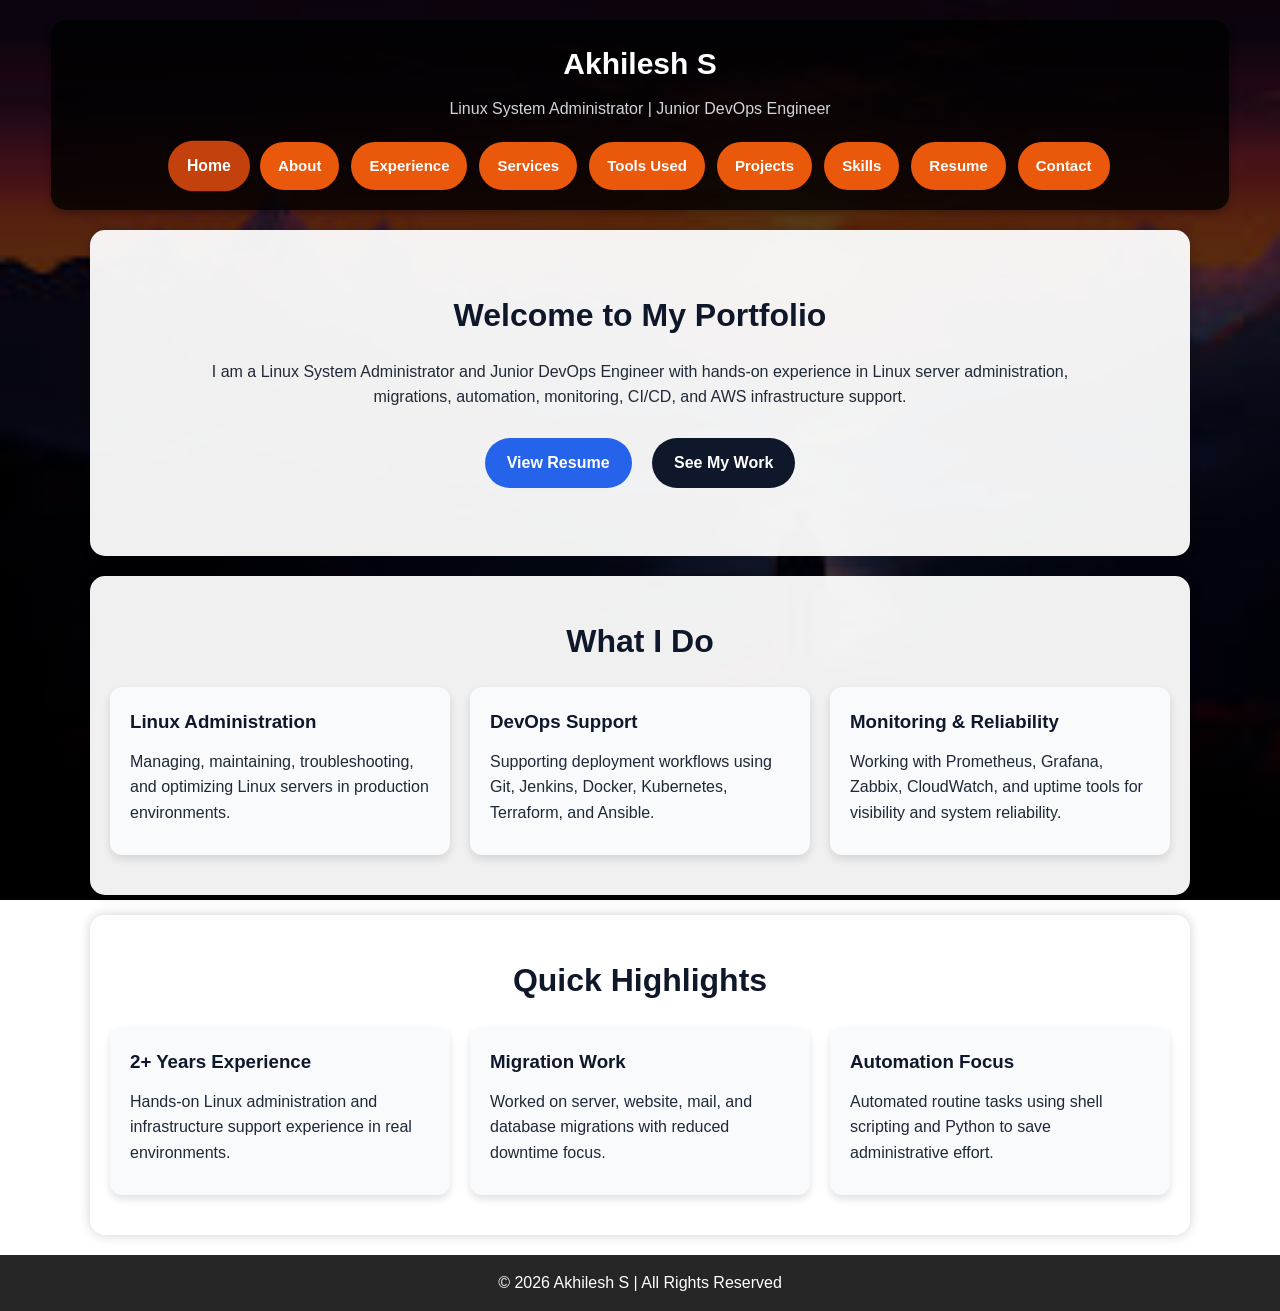
==== commit 2f95fe71: "Update index.html" ====
--- a/index.html
+++ b/index.html
@@ -18,6 +18,7 @@
           <li><a href="about.html">About</a></li>
           <li><a href="experience.html">Experience</a></li>
           <li><a href="services.html">Services</a></li>
+          <li><a href="worked-tools.html">Tools Used</a></li>
           <li><a href="projects.html">Projects</a></li>
           <li><a href="skills.html">Skills</a></li>
           <li><a href="resume.html">Resume</a></li>
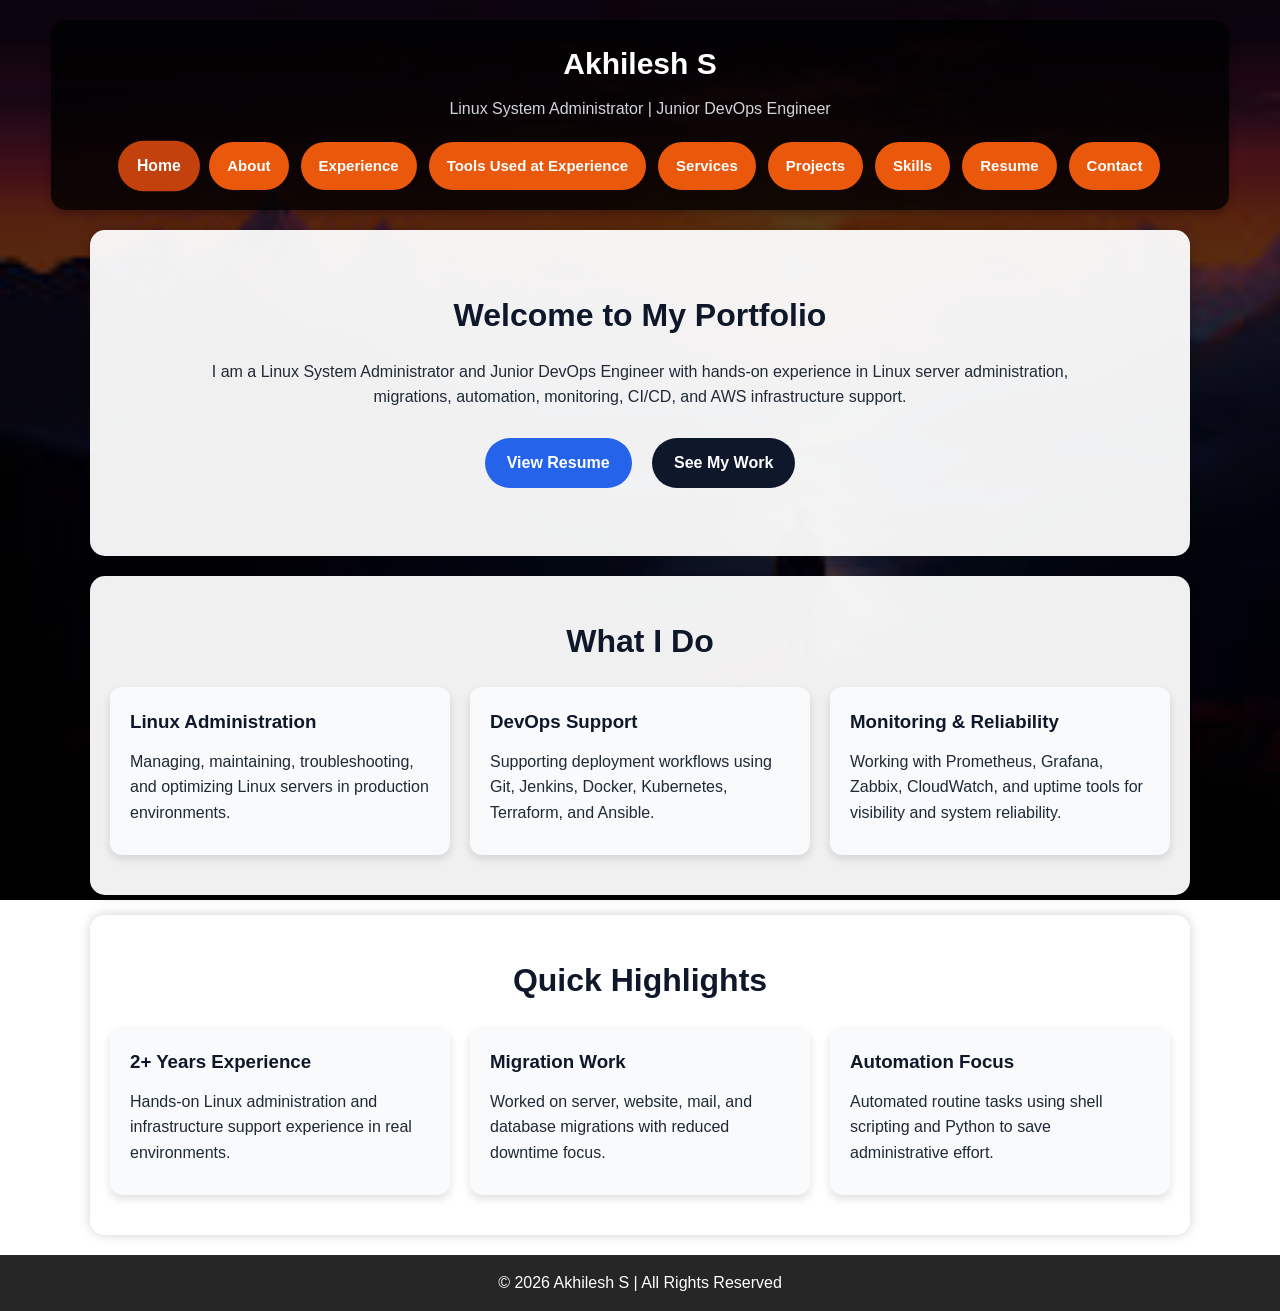
==== commit 00d1030e: "Update index.html" ====
--- a/index.html
+++ b/index.html
@@ -17,8 +17,8 @@
           <li><a href="index.html" class="active">Home</a></li>
           <li><a href="about.html">About</a></li>
           <li><a href="experience.html">Experience</a></li>
+          <li><a href="worked-tools.html">Tools Used at Experience </a></li>
           <li><a href="services.html">Services</a></li>
-          <li><a href="worked-tools.html">Tools Used</a></li>
           <li><a href="projects.html">Projects</a></li>
           <li><a href="skills.html">Skills</a></li>
           <li><a href="resume.html">Resume</a></li>
--- a/style.css
+++ b/style.css
@@ -143,6 +143,13 @@
   color: #0f172a;
 }
 
+.card h4 {
+  margin-top: 20px;
+  margin-bottom: 10px;
+  color: #ff5733;
+  text-align: left;
+}
+
 .card p {
   margin: 0 0 10px 0;
   max-width: 100%;
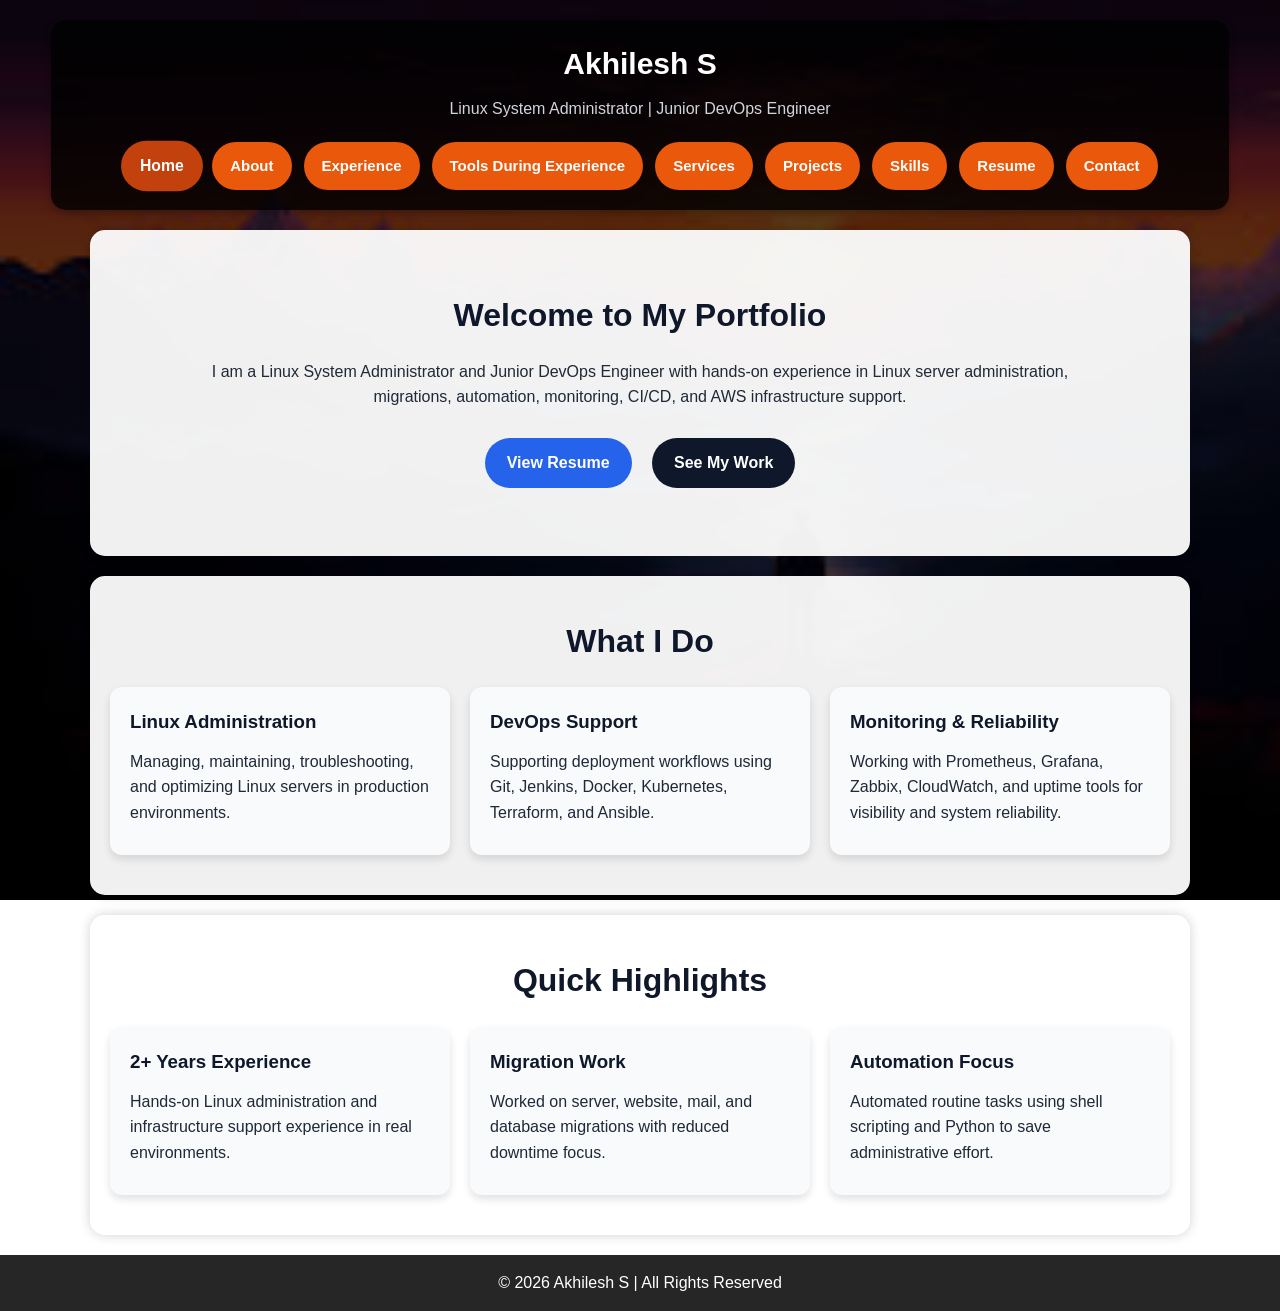
==== commit 47c4d12e: "Update index.html" ====
--- a/index.html
+++ b/index.html
@@ -17,7 +17,7 @@
           <li><a href="index.html" class="active">Home</a></li>
           <li><a href="about.html">About</a></li>
           <li><a href="experience.html">Experience</a></li>
-          <li><a href="worked-tools.html">Tools Used at Experience </a></li>
+          <li><a href="worked-tools.html">Tools During Experience </a></li>
           <li><a href="services.html">Services</a></li>
           <li><a href="projects.html">Projects</a></li>
           <li><a href="skills.html">Skills</a></li>
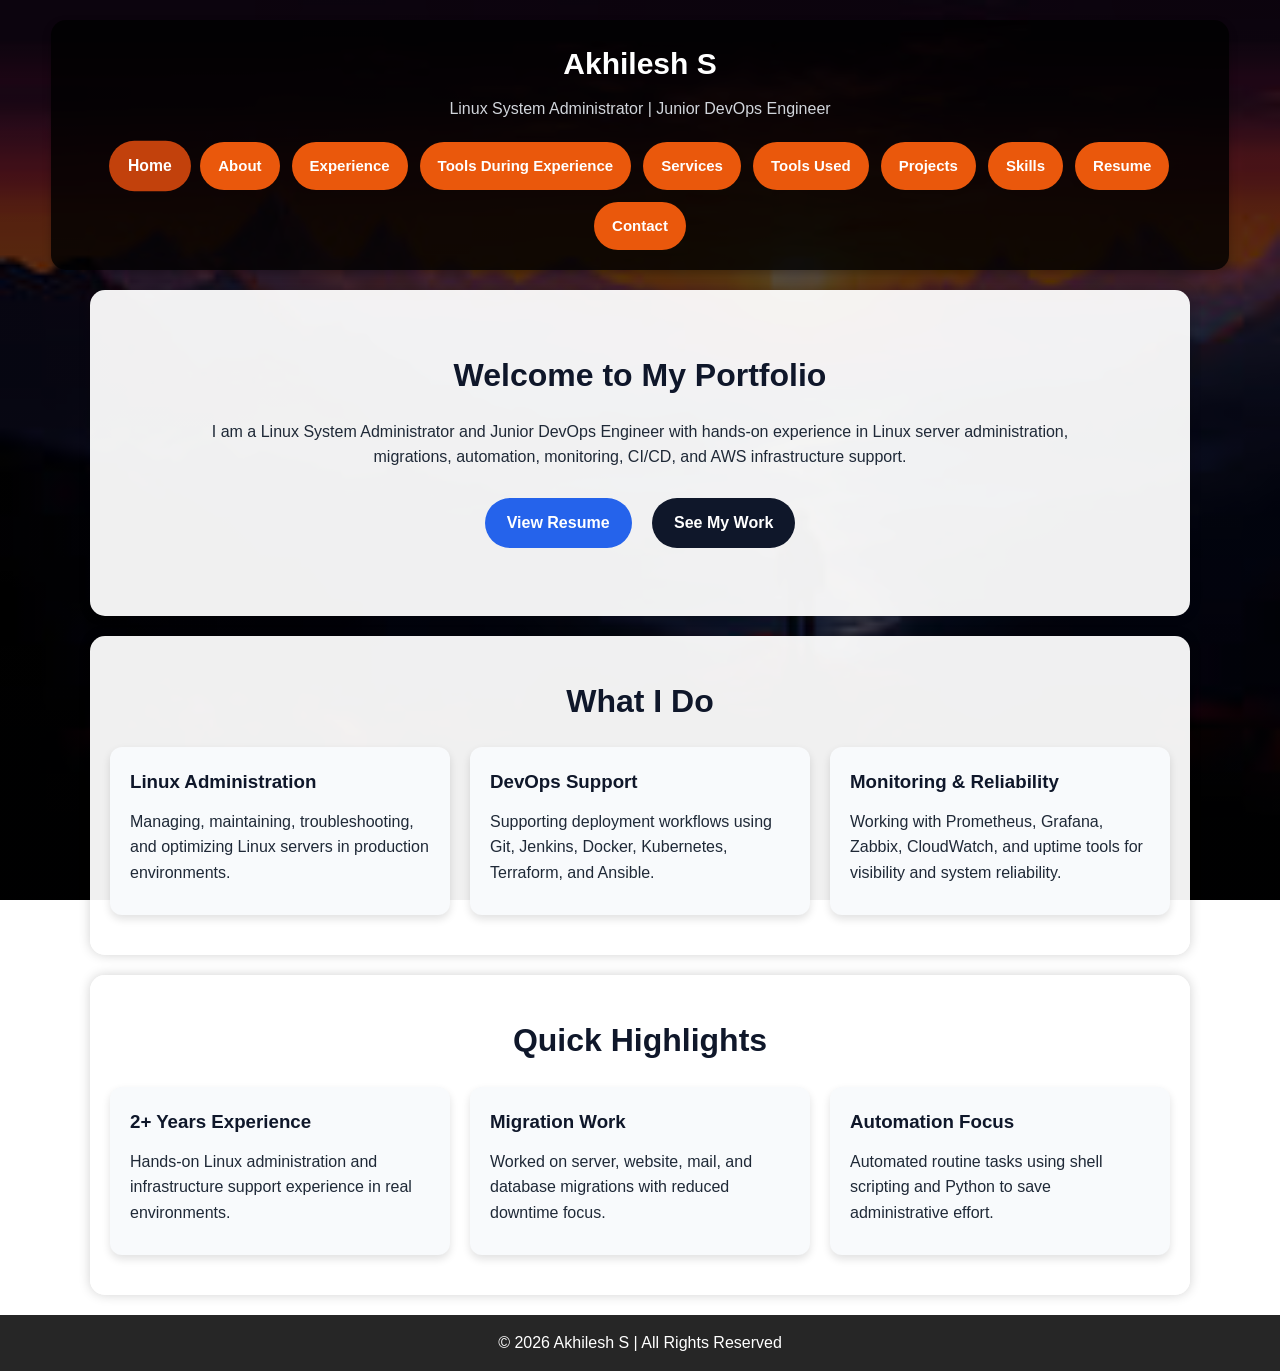
==== commit e339f3d9: "Update index.html" ====
--- a/index.html
+++ b/index.html
@@ -19,6 +19,7 @@
           <li><a href="experience.html">Experience</a></li>
           <li><a href="worked-tools.html">Tools During Experience </a></li>
           <li><a href="services.html">Services</a></li>
+          <li><a href="worked-services.html">Tools Used</a></li>
           <li><a href="projects.html">Projects</a></li>
           <li><a href="skills.html">Skills</a></li>
           <li><a href="resume.html">Resume</a></li>
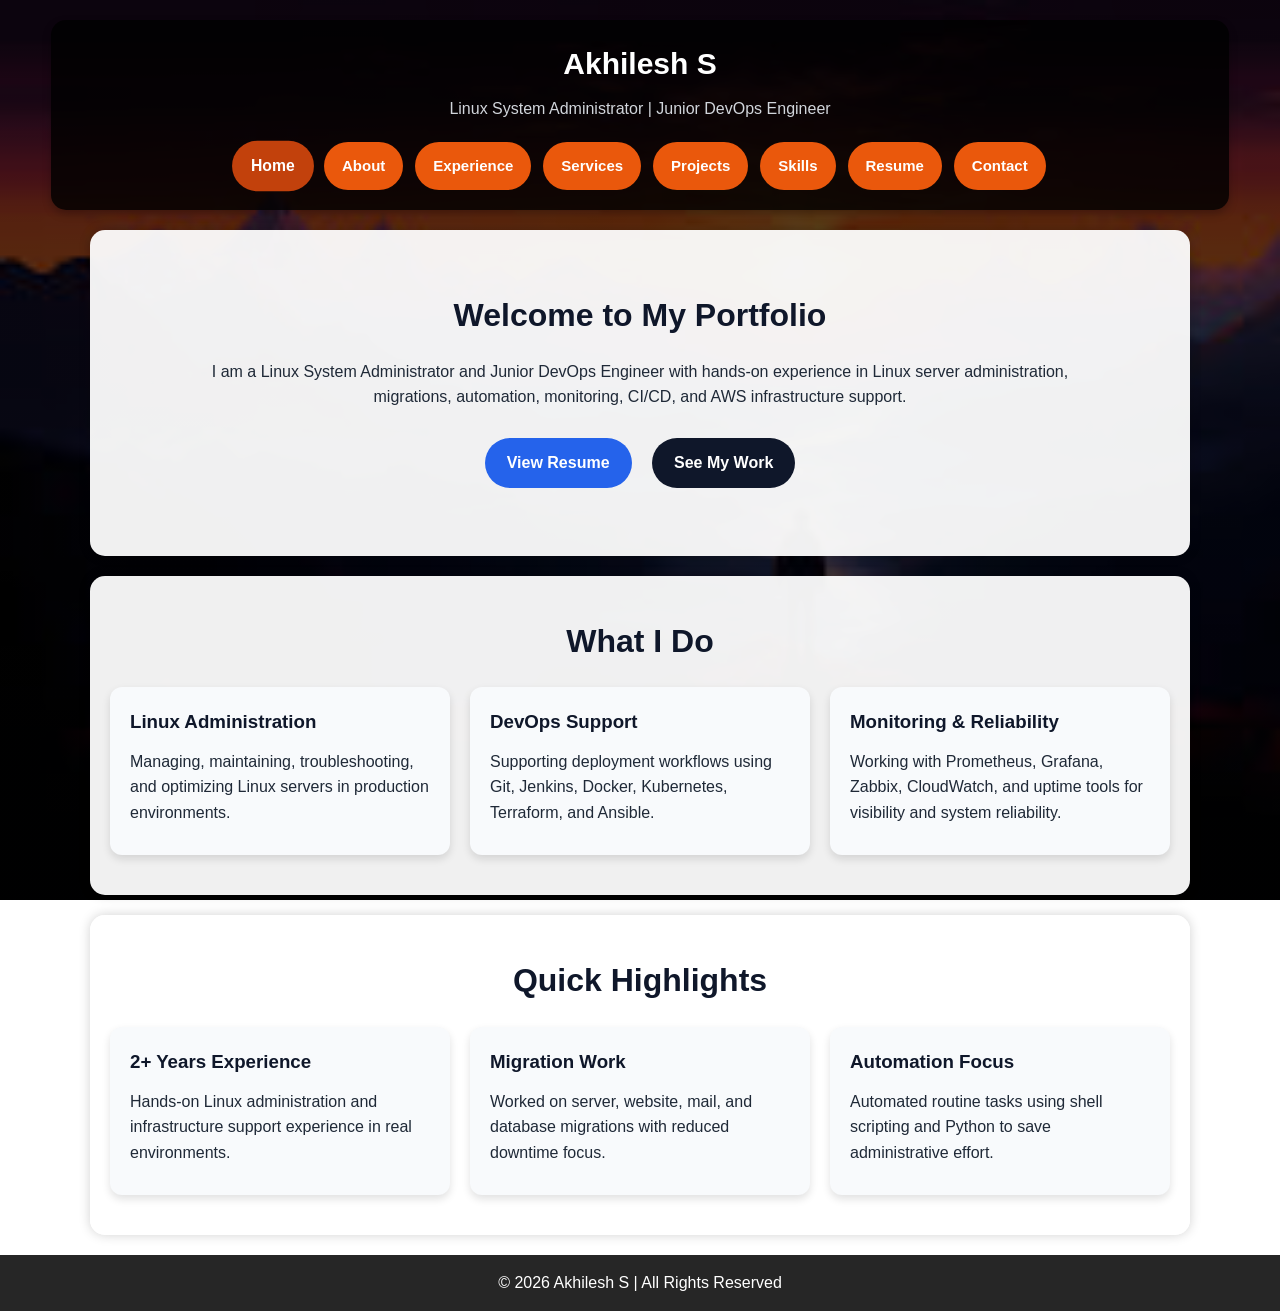
==== commit 83e33bd4: "Update index.html" ====
--- a/index.html
+++ b/index.html
@@ -17,9 +17,7 @@
           <li><a href="index.html" class="active">Home</a></li>
           <li><a href="about.html">About</a></li>
           <li><a href="experience.html">Experience</a></li>
-          <li><a href="worked-tools.html">Tools During Experience </a></li>
           <li><a href="services.html">Services</a></li>
-          <li><a href="worked-services.html">Tools Used</a></li>
           <li><a href="projects.html">Projects</a></li>
           <li><a href="skills.html">Skills</a></li>
           <li><a href="resume.html">Resume</a></li>
